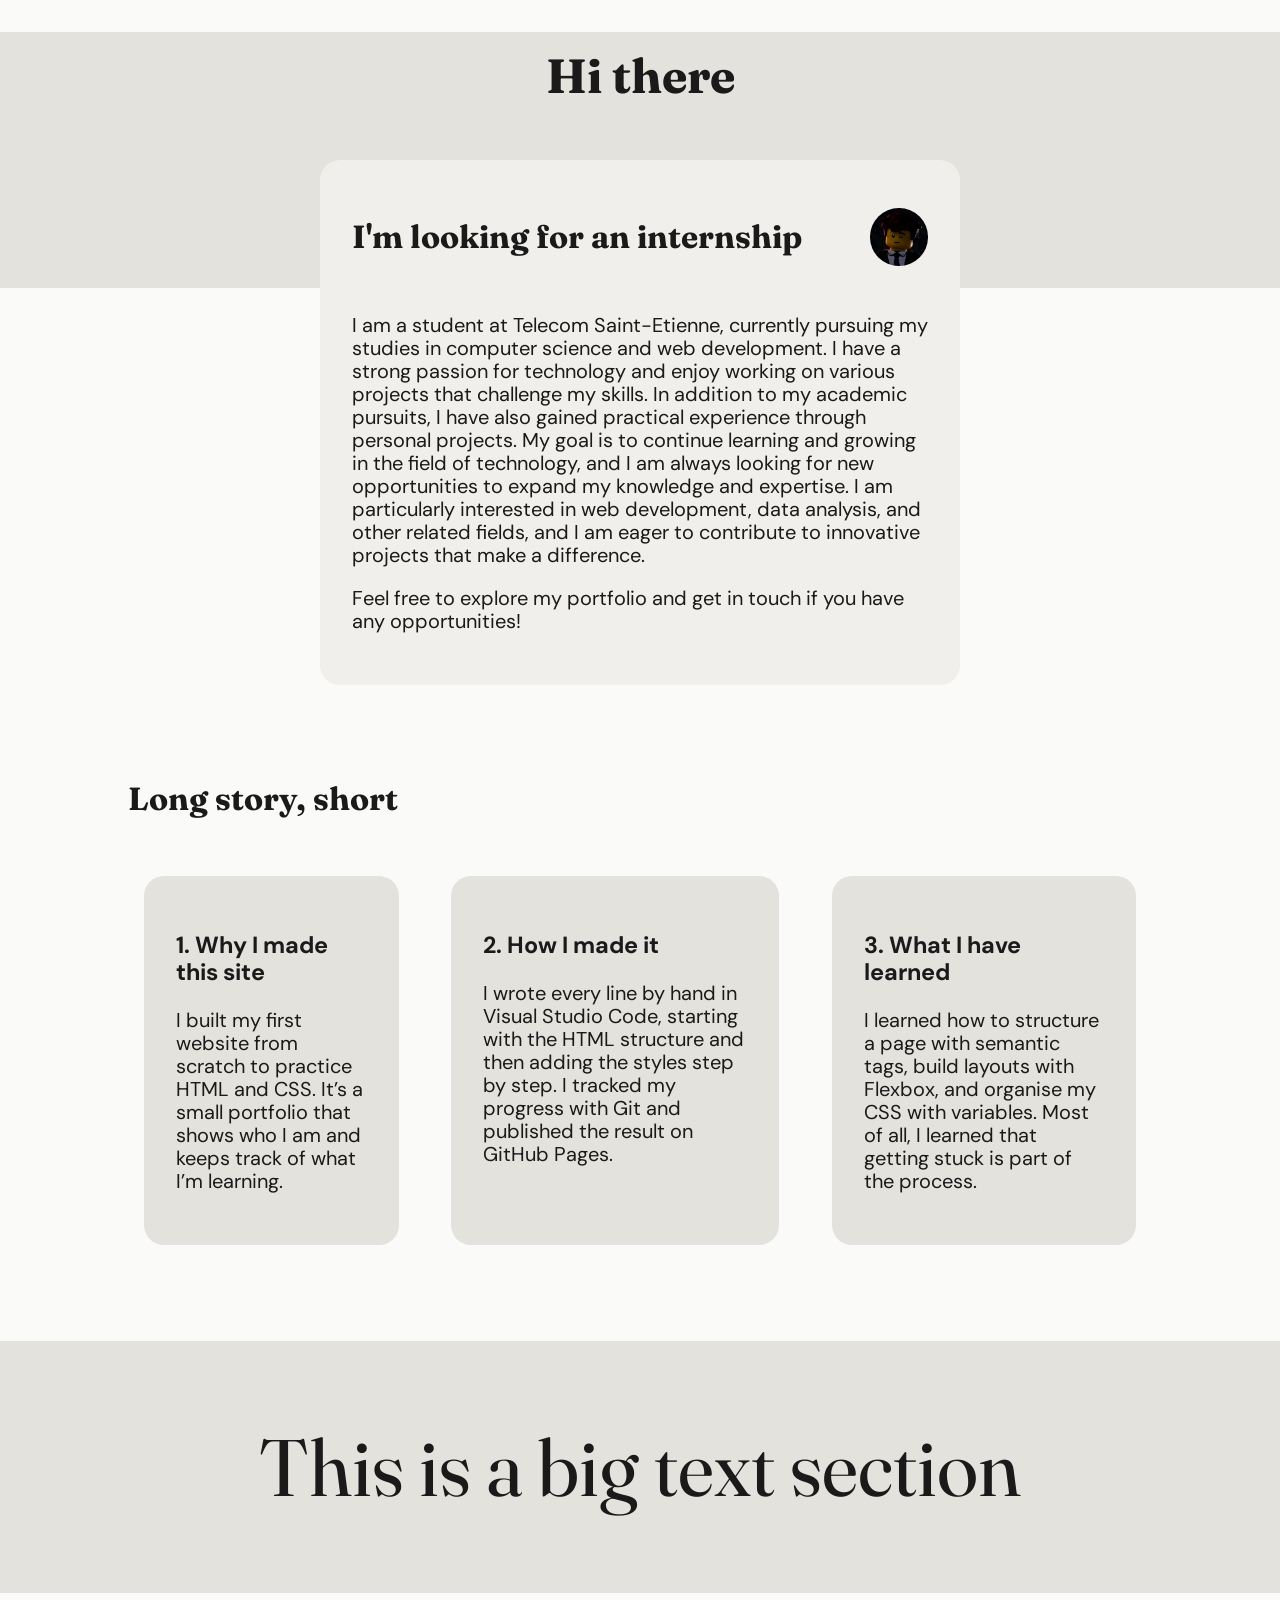
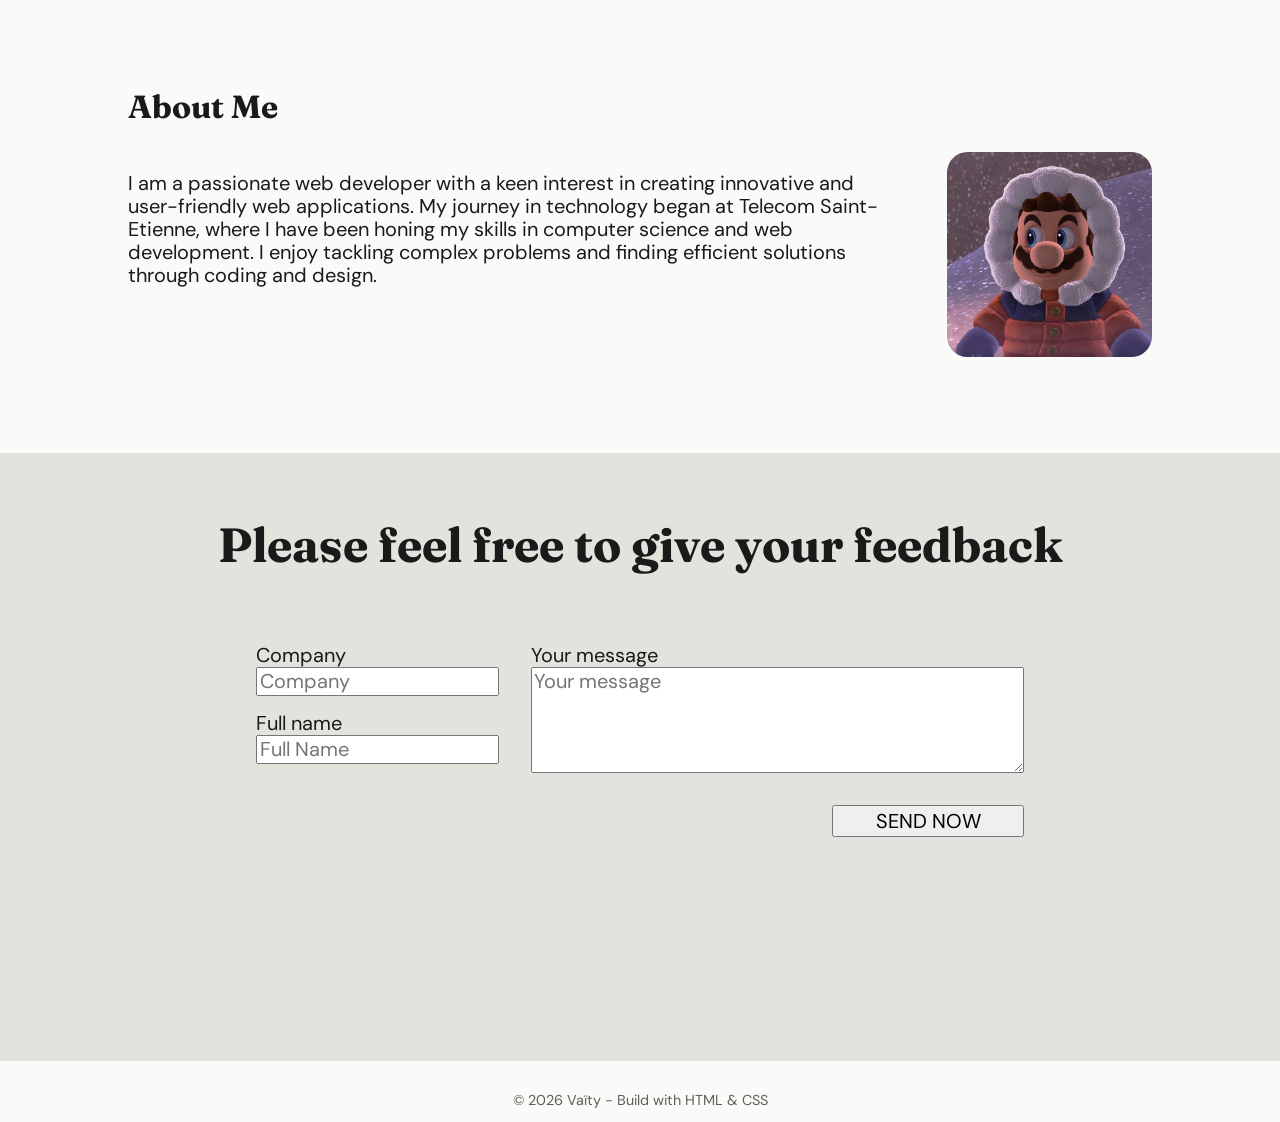
==== src/index.html @ 824f4cf5 "Fix some issues" ====
<!DOCTYPE html>
<html lang="en">

<head>
    <meta charset="UTF-8">
    <link rel="stylesheet" href="css/styles.css">
    <link rel="stylesheet" href="css/normalize.css">
    <link rel="preconnect" href="https://fonts.googleapis.com">
    <link rel="preconnect" href="https://fonts.gstatic.com" crossorigin>
    <link href="https://fonts.googleapis.com/css2?family=DM+Sans:ital,opsz,wght@0,9..40,100..1000;1,9..40,100..1000&family=Fraunces:ital,opsz,wght@0,9..144,100..900;1,9..144,100..900&display=swap" rel="stylesheet">
    <title>Hi there</title>
</head>

<body>
    <h1 id="main-title">Hi there</h1>

    <div class="internship-section">
        <div class="internship-header">
            <h2 id="internship-title">I'm looking for an internship</h2>
            <img src="images/internship-image.jpg" alt="Internship Image" id="internship-image">
        </div>
        <p id="internship-paragraph">
                I am a student at Telecom Saint-Etienne, currently pursuing my studies in computer science and web development.
                I have a strong passion for technology and enjoy working on various projects that challenge my skills.
                In addition to my academic pursuits, I have also gained practical experience through personal projects.
                
                My goal is to continue learning and growing in the field of technology, and I am always looking for new opportunities to expand my knowledge and expertise.
                I am particularly interested in web development, data analysis, and other related fields, and I am eager to contribute to innovative projects that make a difference.
        </p>
        <p id="internship-footer">
            Feel free to explore my portfolio and get in touch if you have any opportunities!
        </p>
    </div>

    <div class="long-story-short-section">
        <h2 id="long-story-short-title">Long story, short</h2>
        <div class="short-stories">   
            <div id="long-story-short-1">
                <h3 id="title-1">1. Why I made this site</h3>
                <p id="paragraph-1">
                    I built my first website from scratch to practice HTML and CSS. It’s a small portfolio that shows who I am and keeps track of what I’m learning.
                </p>
            </div>
            <div id="long-story-short-2">
                <h3 id="title-2">2. How I made it</h3>
                <p id="paragraph-2">
                    I wrote every line by hand in Visual Studio Code, starting with the HTML structure and then adding the styles step by step. I tracked my progress with Git and published the result on GitHub Pages.
                </p>
            </div>
            <div id="long-story-short-3">
                <h3 id="title-3">3. What I have learned</h3>
                <p id="paragraph-3">
                    I learned how to structure a page with semantic tags, build layouts with Flexbox, and organise my CSS with variables. Most of all, I learned that getting stuck is part of the process.
                </p>
            </div>
        </div>
    </div>

    <div class="big-text">
        <p>This is a big text section</p>
    </div>

    <div class="about-me-section">
        <h2 id="about-me-title">About Me</h2>
        <div class="about-me-content">
            <p id="about-me-paragraph">
                I am a passionate web developer with a keen interest in creating innovative and user-friendly web applications.
                My journey in technology began at Telecom Saint-Etienne, where I have been honing my skills in computer science and web development.
                I enjoy tackling complex problems and finding efficient solutions through coding and design.
            </p>
            <img src="images/about-me-image.jpg" alt="About Me Image" id="about-me-image">
        </div>
    </div>
    
    <div class="support-section">
        <h2 id="support-title">Please feel free to give your feedback</h2>
        <form action="" method="post">
            <div class="support-forms">
                <div class="support-who">
                    <div id="company-section">
                        <label for="name">Company</label>
                        <input type="text" name="name" id="name" placeholder="Company">
                    </div>
                    <div id="full-name-section">    
                        <label for="first-name">Full name</label>
                        <input type="text" name="first-name" id="first-name" placeholder="Full Name">
                    </div>
                </div>
                <div class="support-feedback">
                    <label for="feedback">Your message</label>
                    <textarea required name="feedback" id="feedback" placeholder="Your message"></textarea>
                    <div class="support-submit">
                        <button type="submit">SEND NOW</button>
                    </div>
                </div>
            </div>
        </form>
    </div>

    <footer>
        <p>&copy; 2026 Vaïty - Build with HTML & CSS</p>
    </footer>
</body>
</html>
---- src/css/styles.css ----
/*Font import*/

.ma-police-fraunces {
  font-family: "Fraunces", serif;
  font-optical-sizing: auto;
  font-weight: 400;
  font-style: normal;
  font-variation-settings:
    "SOFT" 0,
    "WONK" 0;
}

.ma-police-dm-sans {
  font-family: "DM Sans", sans-serif;
  font-optical-sizing:auto;
  font-weight: 400;
  font-style: normal;
}

/*Variables declaration*/

:root {
  --fond: #FAFAF8;
  --surface: #F0EFEB;
  --bandeau: #E4E2DC;
  --texte: #1A1A1A;
  --texte-secondaire: #5F5F5A;
  --accent: #2F5BEA;

  --police-titres: "Fraunces", serif;
  --police-texte: "DM Sans", sans-serif;
}

body {
  background: var(--fond);
  color: var(--texte);
  font-family: var(--police-texte);
  font-size : 1.25rem;
}

#main-title {
  font-family: var(--police-titres);
  font-size: 3rem;
  text-align: center;
  margin-top: 2rem;
  padding : 1rem;
  background: var(--bandeau);
  height : 14rem;
}

.internship-section{
  background: var(--surface);
  padding: 2rem;
  margin-left : 25%;
  margin-right : 25%;
  margin-top: -10rem;
  border-radius: 1.25rem;
}

.internship-header{
  display : flex;
  flex-direction: row;
  flex-wrap: nowrap;
  justify-content: space-between;
  align-items: center;
}

#internship-title{
  font-family: var(--police-titres);
  font-size : 2rem;
}

#internship-image {
  border-radius: 50%;
  width : 10%;
  height : 10%;
}

#internship-paragraph, #intership-footer {
  margin-top : 2rem;
}

.long-story-short-section{
  margin-left : 10%;
  margin-right : 10%;
  margin-top : 6rem;
}

#long-story-short-title,#about-me-title{
  font-family: var(--police-titres);
  font-size: 2rem;
}

.short-stories{
  display : flex;
  flex-direction: row;
  justify-content: space-between;
  align-content: center;
  gap : 2%;
}

#long-story-short-1,#long-story-short-2,#long-story-short-3{
  background-color: var(--bandeau);
  margin-top : 2rem;
  border-radius: 1.25rem;
  padding : 2rem;
  margin-left : 1rem;
  margin-right: 1rem;
}

.big-text{
  font-family: var(--police-titres);
  font-size: 5rem;
  text-align: center;
  justify-content: center;
  align-content: center;
  margin-top : 6rem;
  background-color: var(--bandeau);
}

.about-me-section{
  margin-top : 6rem;
  margin-left : 10%;
  margin-right : 10%;
}

.about-me-content{
  display : flex;
  flex-direction: row;
  align-content: center;
  justify-content: center;
  gap : 5%;
}

#about-me-image{
  border-radius: 10%;
  width : 20%;
  height: 30%;
}

.support-section{
  background-color: var(--bandeau);
  margin-top : 6rem;
}

#support-title{
  font-family: var(--police-titres);
  font-size: 3rem;
  padding : 4rem;
  text-align: center;
}

.support-forms{
  margin : -2rem;
  display : flex;
  flex-direction: row;
  justify-content: flex-start ;
  align-content: flex-start;
  margin-right: 10%;
  margin-left : 10%;
  padding-right : 10%;
  padding-left : 10%;
  gap : 2rem;
}

#company-section,#full-name-section,.support-who,.support-feedback{
  display : flex;
  flex-direction: column;
}

.support-who{
  gap : 1rem;
}

.support-feedback{
  flex : 1;
}

.support-feedback textarea{
  min-height: 5em;
}

.support-submit{
  display : flex;
  flex-direction: row-reverse;
  flex-wrap: nowrap;
  padding-bottom: 14rem;
  padding-top : 2rem;
}

.support-submit button{
  width : 12rem;
  height : 2rem;
}

footer {
  padding-top: 3rem;
  text-align: center;
  font-size: 0.9rem;
  color: var(--texte-secondaire);
}

/*Simple animation*/

html{
  scroll-behavior : smooth;
}

button{
  transition : background-color 0.25s ease, color 0.25s ease, transform 0.25s ease; 
}

button:hover{
  transform : translateY(-2px);
}

.short-stories > div {
  transition : transform 0.3s ease, box-shadow 0.3s ease;
}

.short-stories > div:hover{
  transform: translateY(-6px);
  box-shadow: 0 12px 24px rgba(0,0,0,0.08);
}

img{
  transition : transform 0.3s;
}

img:hover{
  transform: scale(1.1);
}
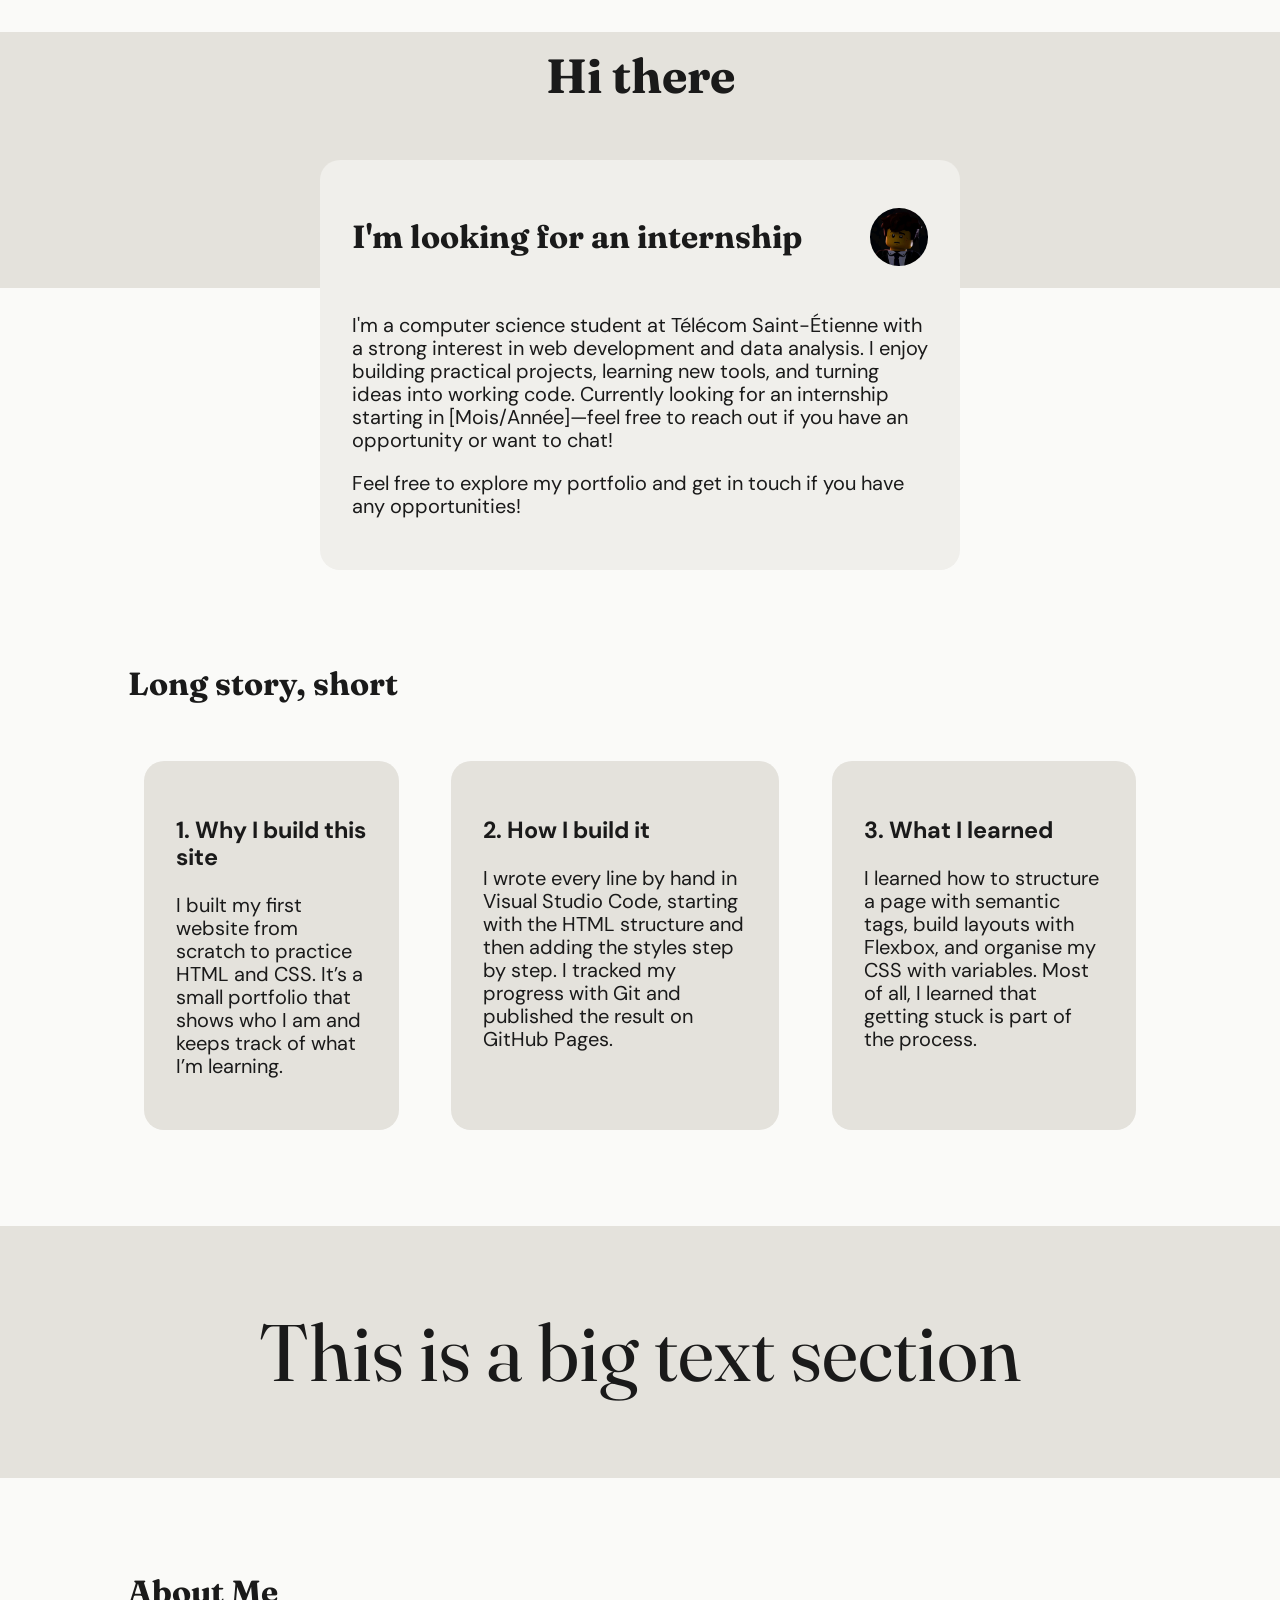
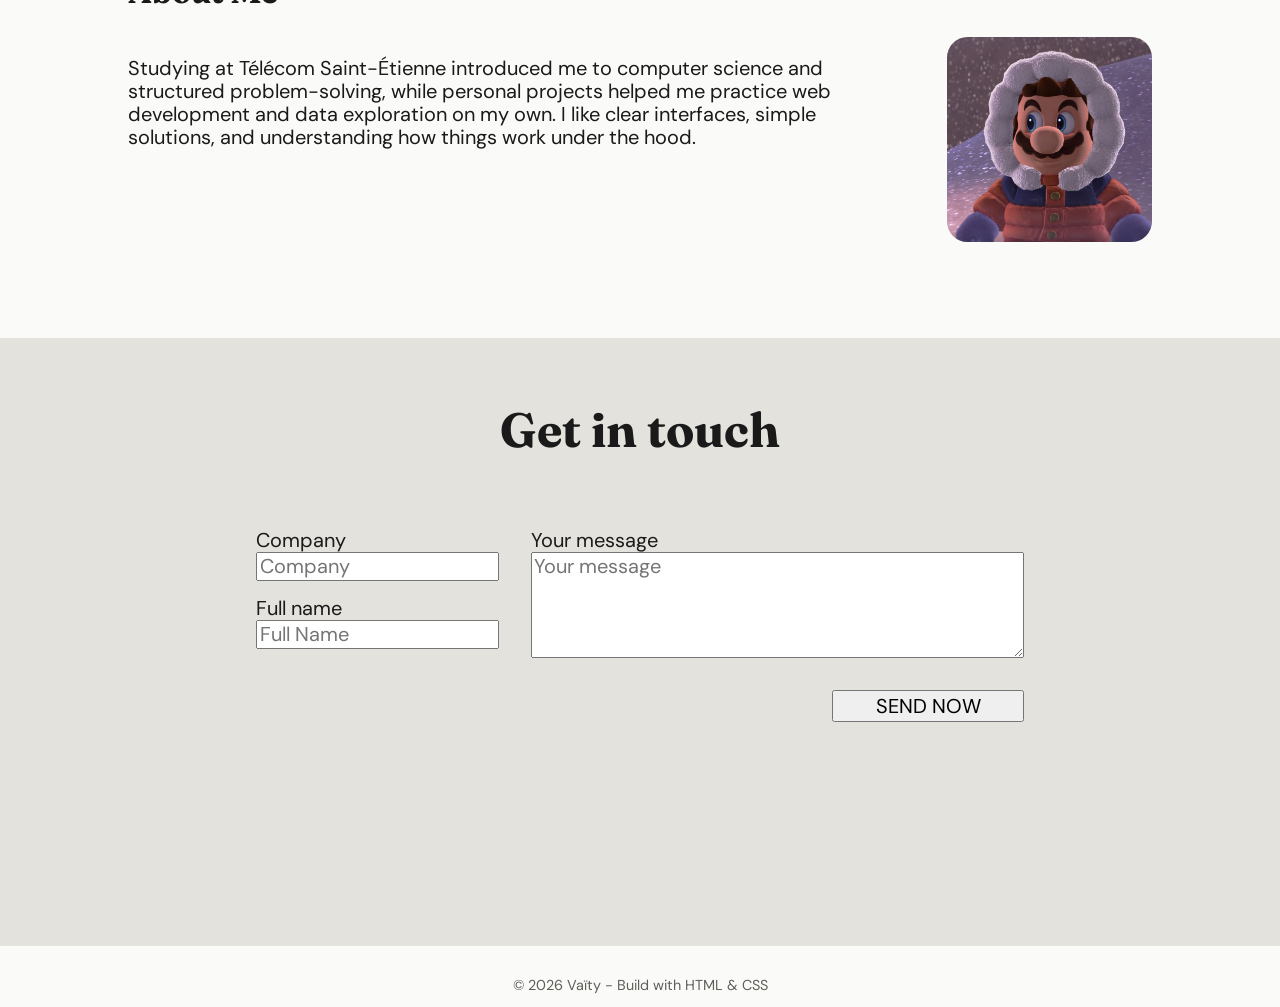
==== commit 7a9c71a6: "Draft version" ====
--- a/src/index.html
+++ b/src/index.html
@@ -20,12 +20,8 @@
             <img src="images/internship-image.jpg" alt="Internship Image" id="internship-image">
         </div>
         <p id="internship-paragraph">
-                I am a student at Telecom Saint-Etienne, currently pursuing my studies in computer science and web development.
-                I have a strong passion for technology and enjoy working on various projects that challenge my skills.
-                In addition to my academic pursuits, I have also gained practical experience through personal projects.
-                
-                My goal is to continue learning and growing in the field of technology, and I am always looking for new opportunities to expand my knowledge and expertise.
-                I am particularly interested in web development, data analysis, and other related fields, and I am eager to contribute to innovative projects that make a difference.
+                I'm a computer science student at Télécom Saint-Étienne with a strong interest in web development and data analysis. I enjoy building practical projects, learning new tools, and turning ideas into working code.
+                Currently looking for an internship starting in [Mois/Année]—feel free to reach out if you have an opportunity or want to chat!
         </p>
         <p id="internship-footer">
             Feel free to explore my portfolio and get in touch if you have any opportunities!
@@ -36,19 +32,19 @@
         <h2 id="long-story-short-title">Long story, short</h2>
         <div class="short-stories">   
             <div id="long-story-short-1">
-                <h3 id="title-1">1. Why I made this site</h3>
+                <h3 id="title-1">1. Why I build this site</h3>
                 <p id="paragraph-1">
                     I built my first website from scratch to practice HTML and CSS. It’s a small portfolio that shows who I am and keeps track of what I’m learning.
                 </p>
             </div>
             <div id="long-story-short-2">
-                <h3 id="title-2">2. How I made it</h3>
+                <h3 id="title-2">2. How I build it</h3>
                 <p id="paragraph-2">
                     I wrote every line by hand in Visual Studio Code, starting with the HTML structure and then adding the styles step by step. I tracked my progress with Git and published the result on GitHub Pages.
                 </p>
             </div>
             <div id="long-story-short-3">
-                <h3 id="title-3">3. What I have learned</h3>
+                <h3 id="title-3">3. What I learned</h3>
                 <p id="paragraph-3">
                     I learned how to structure a page with semantic tags, build layouts with Flexbox, and organise my CSS with variables. Most of all, I learned that getting stuck is part of the process.
                 </p>
@@ -64,16 +60,14 @@
         <h2 id="about-me-title">About Me</h2>
         <div class="about-me-content">
             <p id="about-me-paragraph">
-                I am a passionate web developer with a keen interest in creating innovative and user-friendly web applications.
-                My journey in technology began at Telecom Saint-Etienne, where I have been honing my skills in computer science and web development.
-                I enjoy tackling complex problems and finding efficient solutions through coding and design.
+                Studying at Télécom Saint-Étienne introduced me to computer science and structured problem-solving, while personal projects helped me practice web development and data exploration on my own. I like clear interfaces, simple solutions, and understanding how things work under the hood.
             </p>
             <img src="images/about-me-image.jpg" alt="About Me Image" id="about-me-image">
         </div>
     </div>
     
     <div class="support-section">
-        <h2 id="support-title">Please feel free to give your feedback</h2>
+        <h2 id="support-title">Get in touch</h2>
         <form action="" method="post">
             <div class="support-forms">
                 <div class="support-who">
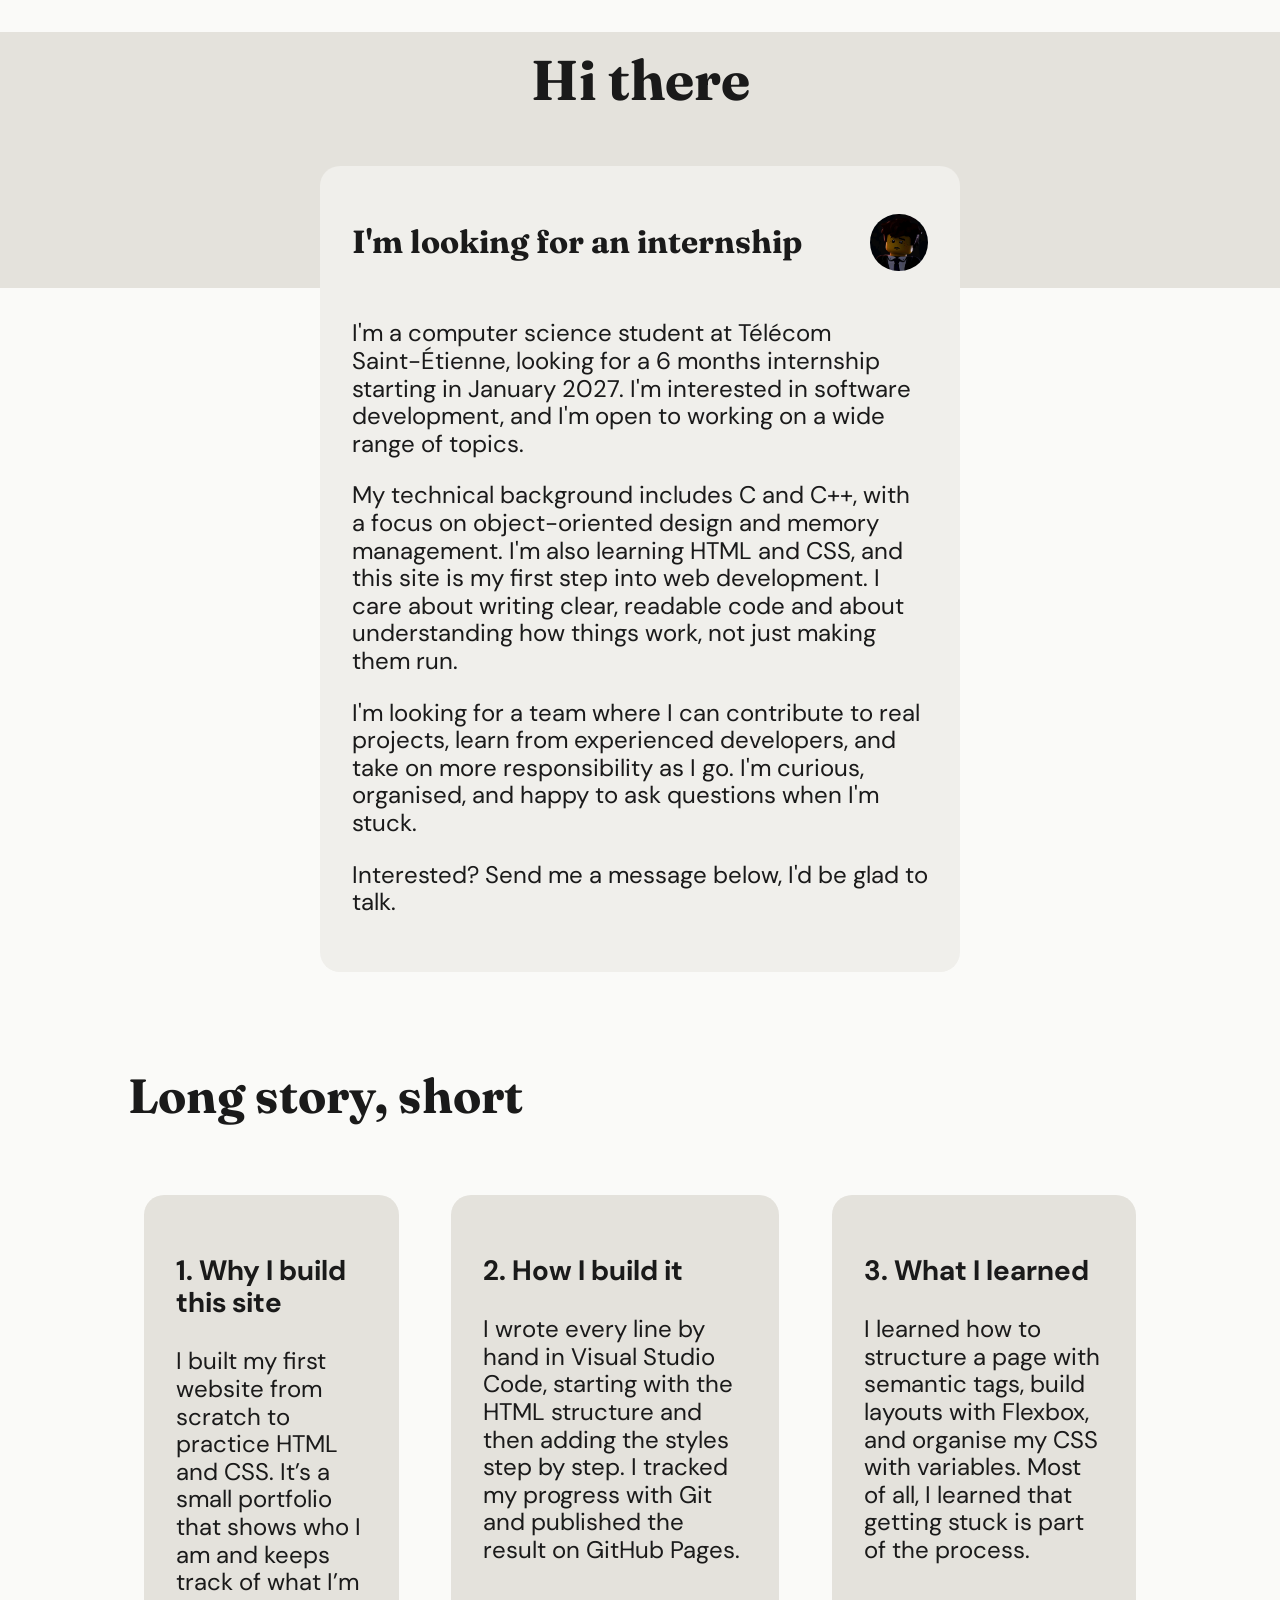
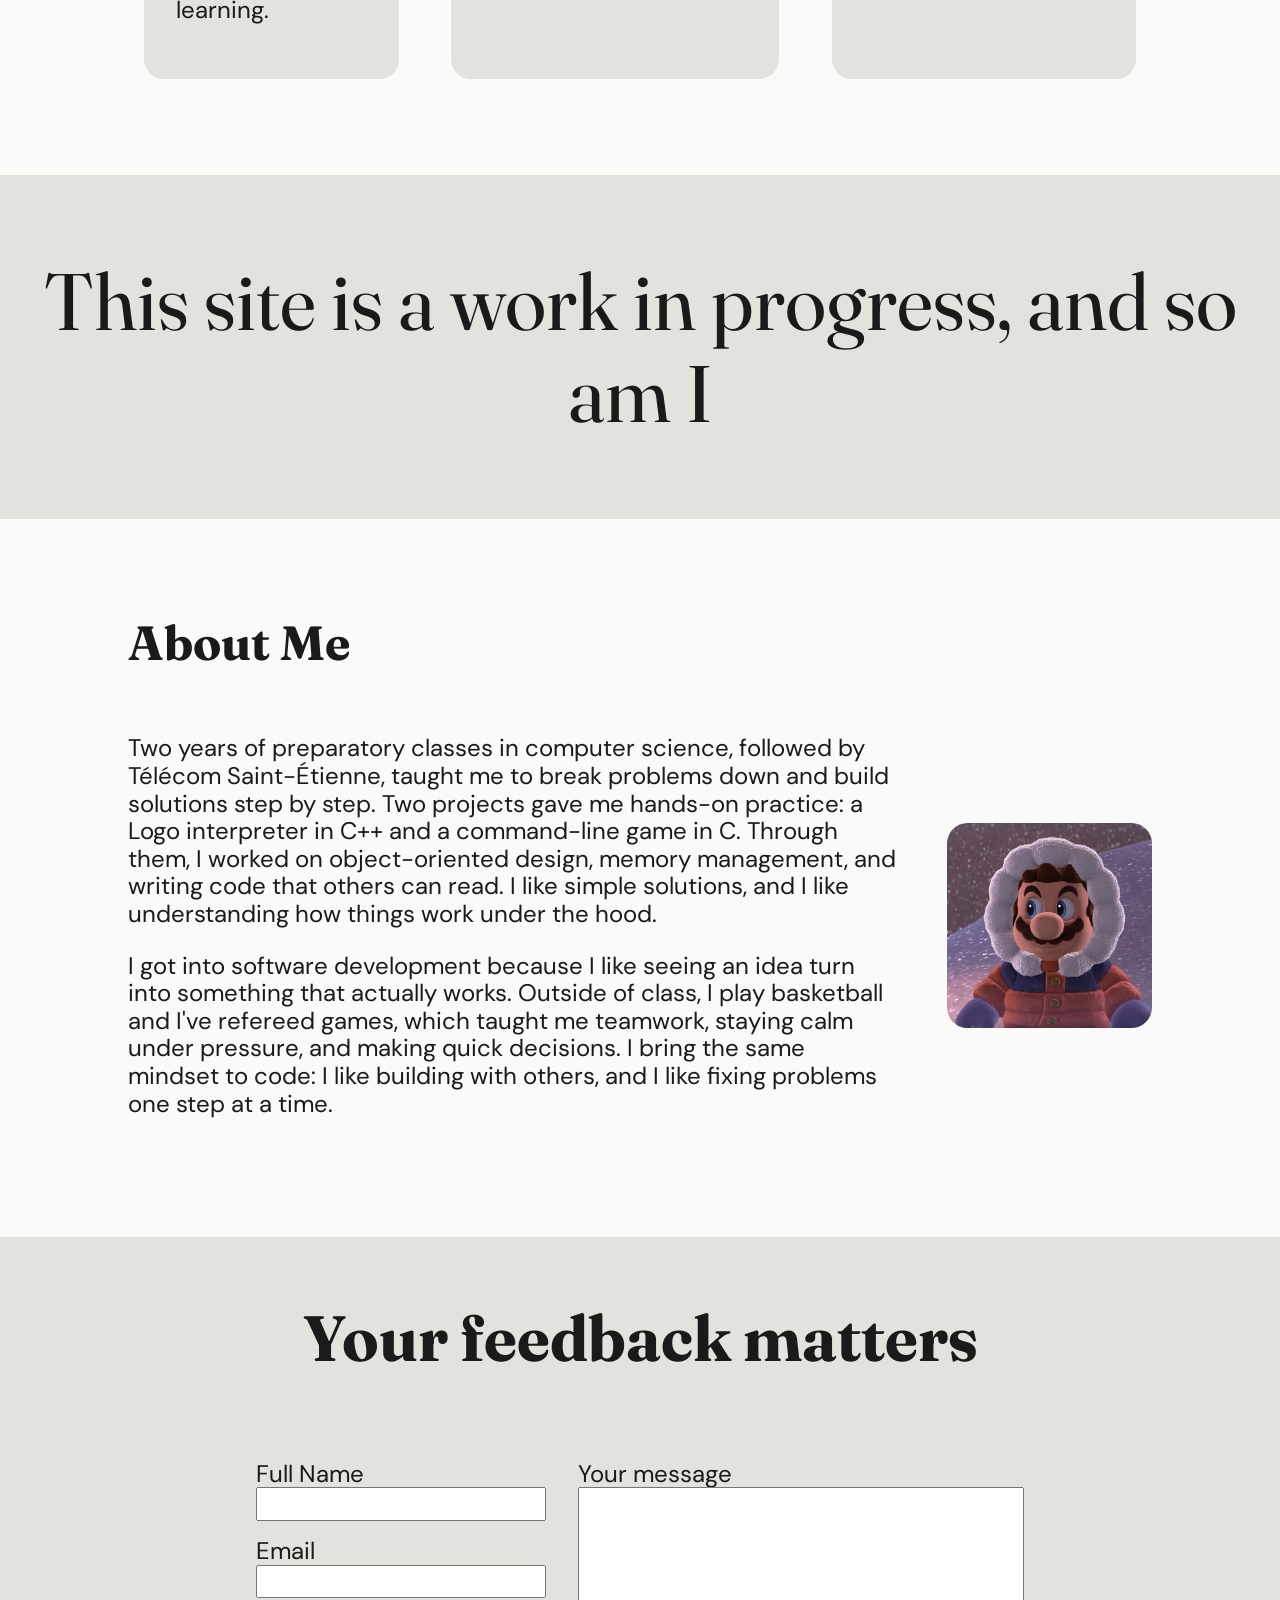
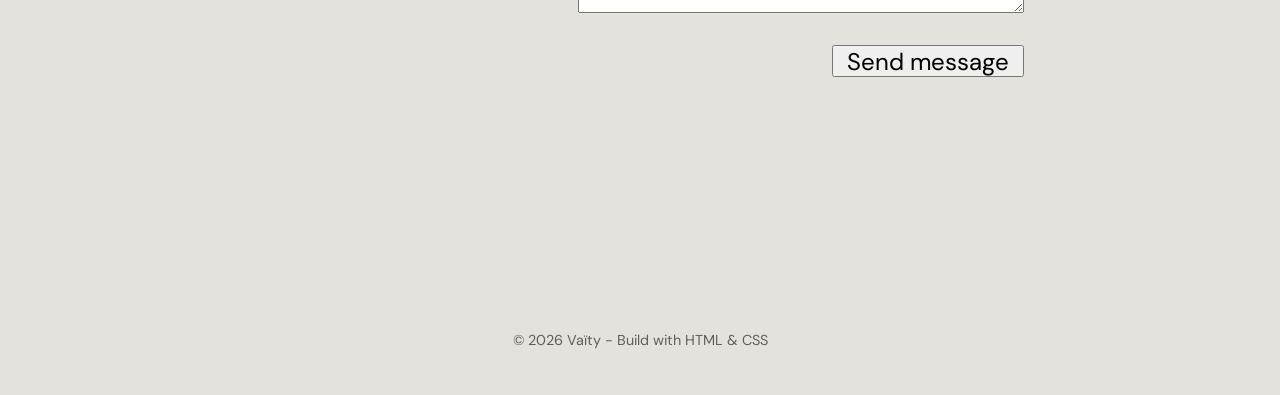
==== commit e805329f: "New text version + font size" ====
--- a/src/index.html
+++ b/src/index.html
@@ -8,7 +8,7 @@
     <link rel="preconnect" href="https://fonts.googleapis.com">
     <link rel="preconnect" href="https://fonts.gstatic.com" crossorigin>
     <link href="https://fonts.googleapis.com/css2?family=DM+Sans:ital,opsz,wght@0,9..40,100..1000;1,9..40,100..1000&family=Fraunces:ital,opsz,wght@0,9..144,100..900;1,9..144,100..900&display=swap" rel="stylesheet">
-    <title>Hi there</title>
+    <title>Vaïty - Computer science student</title>
 </head>
 
 <body>
@@ -19,12 +19,27 @@
             <h2 id="internship-title">I'm looking for an internship</h2>
             <img src="images/internship-image.jpg" alt="Internship Image" id="internship-image">
         </div>
-        <p id="internship-paragraph">
-                I'm a computer science student at Télécom Saint-Étienne with a strong interest in web development and data analysis. I enjoy building practical projects, learning new tools, and turning ideas into working code.
-                Currently looking for an internship starting in [Mois/Année]—feel free to reach out if you have an opportunity or want to chat!
-        </p>
+        <div id="internship-paragraph">
+            <p>
+                I'm a computer science student at Télécom Saint-Étienne, looking for a
+                6 months internship starting in January 2027. I'm interested in
+                software development, and I'm open to
+                working on a wide range of topics.
+            </p>
+            <p>
+                My technical background includes C and C++, with a focus on object-oriented
+                design and memory management. I'm also learning HTML and CSS, and this site
+                is my first step into web development. I care about writing clear,
+                readable code and about understanding how things work, not just making them run.
+            </p>
+            <p>
+                I'm looking for a team where I can contribute to real projects, learn from
+                experienced developers, and take on more responsibility as I go. I'm curious,
+                organised, and happy to ask questions when I'm stuck.
+            </p>
+        </div>    
         <p id="internship-footer">
-            Feel free to explore my portfolio and get in touch if you have any opportunities!
+            Interested? Send me a message below, I'd be glad to talk.
         </p>
     </div>
 
@@ -53,46 +68,59 @@
     </div>
 
     <div class="big-text">
-        <p>This is a big text section</p>
+        <p>This site is a work in progress, and so am I</p>
     </div>
 
     <div class="about-me-section">
         <h2 id="about-me-title">About Me</h2>
         <div class="about-me-content">
-            <p id="about-me-paragraph">
-                Studying at Télécom Saint-Étienne introduced me to computer science and structured problem-solving, while personal projects helped me practice web development and data exploration on my own. I like clear interfaces, simple solutions, and understanding how things work under the hood.
-            </p>
+            <div id="id="about-me-paragraph">    
+                <p>
+                    Two years of preparatory classes in computer science, followed by Télécom
+                    Saint-Étienne, taught me to break problems down and build solutions step by
+                    step. Two projects gave me hands-on practice: a Logo interpreter in C++ and a
+                    command-line game in C. Through them, I worked on object-oriented design,
+                    memory management, and writing code that others can read. I like simple
+                    solutions, and I like understanding how things work under the hood.
+                </p>
+                <p>
+                    I got into software development because I like seeing an idea turn into
+                    something that actually works. Outside of class, I play basketball and I've
+                    refereed games, which taught me teamwork, staying calm under pressure, and
+                    making quick decisions. I bring the same mindset to code: I like building
+                    with others, and I like fixing problems one step at a time.
+                </p>
+            </div>
             <img src="images/about-me-image.jpg" alt="About Me Image" id="about-me-image">
         </div>
     </div>
     
     <div class="support-section">
-        <h2 id="support-title">Get in touch</h2>
+        <h2 id="support-title">Your feedback matters</h2>
         <form action="" method="post">
             <div class="support-forms">
                 <div class="support-who">
-                    <div id="company-section">
-                        <label for="name">Company</label>
-                        <input type="text" name="name" id="name" placeholder="Company">
+                    <div id="full-name-section">
+                        <label for="full-name">Full Name</label>
+                        <input type="text" name="full-name" id="full-name">
                     </div>
-                    <div id="full-name-section">    
-                        <label for="first-name">Full name</label>
-                        <input type="text" name="first-name" id="first-name" placeholder="Full Name">
+                    <div id="email-section">    
+                        <label for="email">Email</label>
+                        <input type="email" name="email" id="email">
                     </div>
                 </div>
                 <div class="support-feedback">
                     <label for="feedback">Your message</label>
-                    <textarea required name="feedback" id="feedback" placeholder="Your message"></textarea>
+                    <textarea required name="feedback" id="feedback"></textarea>
                     <div class="support-submit">
-                        <button type="submit">SEND NOW</button>
+                        <button type="submit">Send message</button>
                     </div>
                 </div>
             </div>
         </form>
-    </div>
-
-    <footer>
+        <footer>
         <p>&copy; 2026 Vaïty - Build with HTML & CSS</p>
     </footer>
+    </div>
 </body>
 </html>   
--- a/src/css/styles.css
+++ b/src/css/styles.css
@@ -35,12 +35,12 @@
   background: var(--fond);
   color: var(--texte);
   font-family: var(--police-texte);
-  font-size : 1.25rem;
+  font-size : 1.5rem;
 }
 
 #main-title {
   font-family: var(--police-titres);
-  font-size: 3rem;
+  font-size: 3.5rem;
   text-align: center;
   margin-top: 2rem;
   padding : 1rem;
@@ -88,7 +88,7 @@
 
 #long-story-short-title,#about-me-title{
   font-family: var(--police-titres);
-  font-size: 2rem;
+  font-size: 3rem;
 }
 
 .short-stories{
@@ -127,8 +127,8 @@
 .about-me-content{
   display : flex;
   flex-direction: row;
-  align-content: center;
-  justify-content: center;
+  align-items: center;
+  justify-items: center;
   gap : 5%;
 }
 
@@ -145,7 +145,7 @@
 
 #support-title{
   font-family: var(--police-titres);
-  font-size: 3rem;
+  font-size: 4rem;
   padding : 4rem;
   text-align: center;
 }
@@ -163,7 +163,7 @@
   gap : 2rem;
 }
 
-#company-section,#full-name-section,.support-who,.support-feedback{
+#full-name-section,#email-section,.support-who,.support-feedback{
   display : flex;
   flex-direction: column;
 }
@@ -195,6 +195,7 @@
 
 footer {
   padding-top: 3rem;
+  padding-bottom: 2rem;
   text-align: center;
   font-size: 0.9rem;
   color: var(--texte-secondaire);
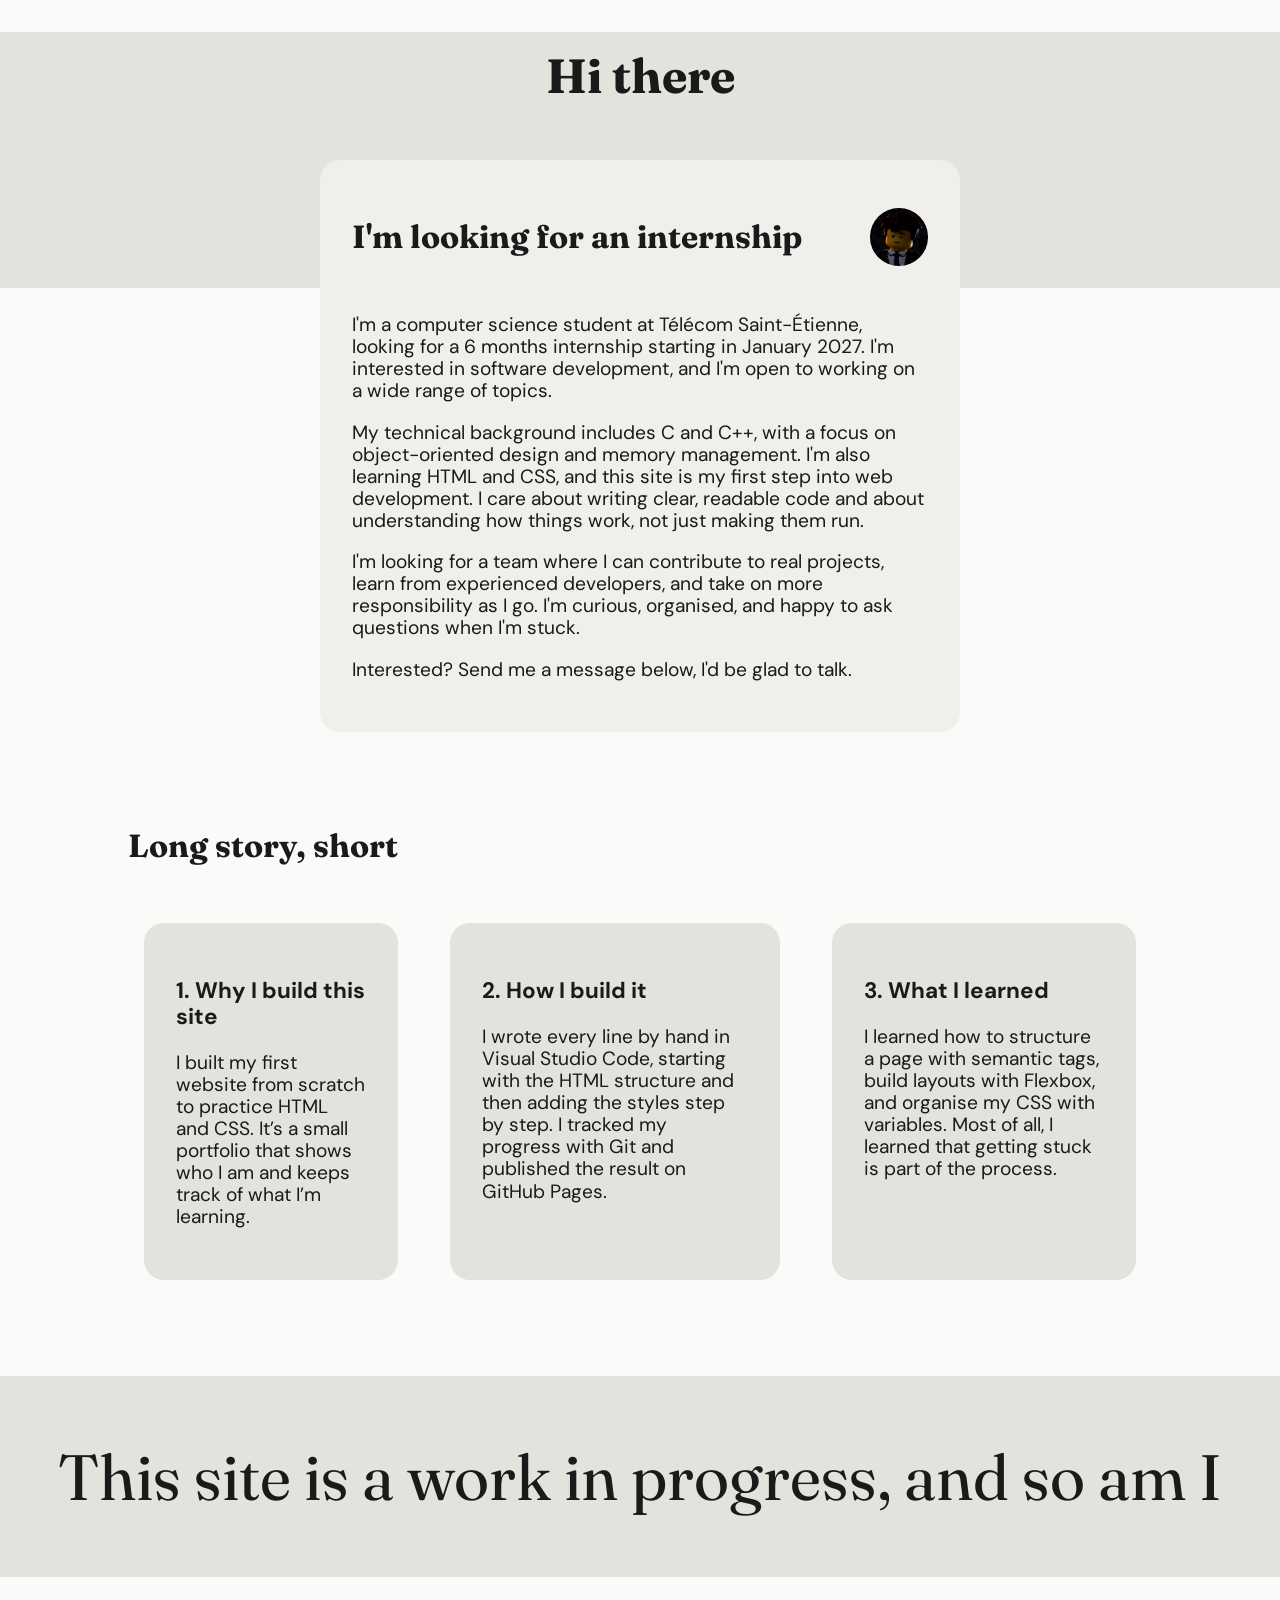
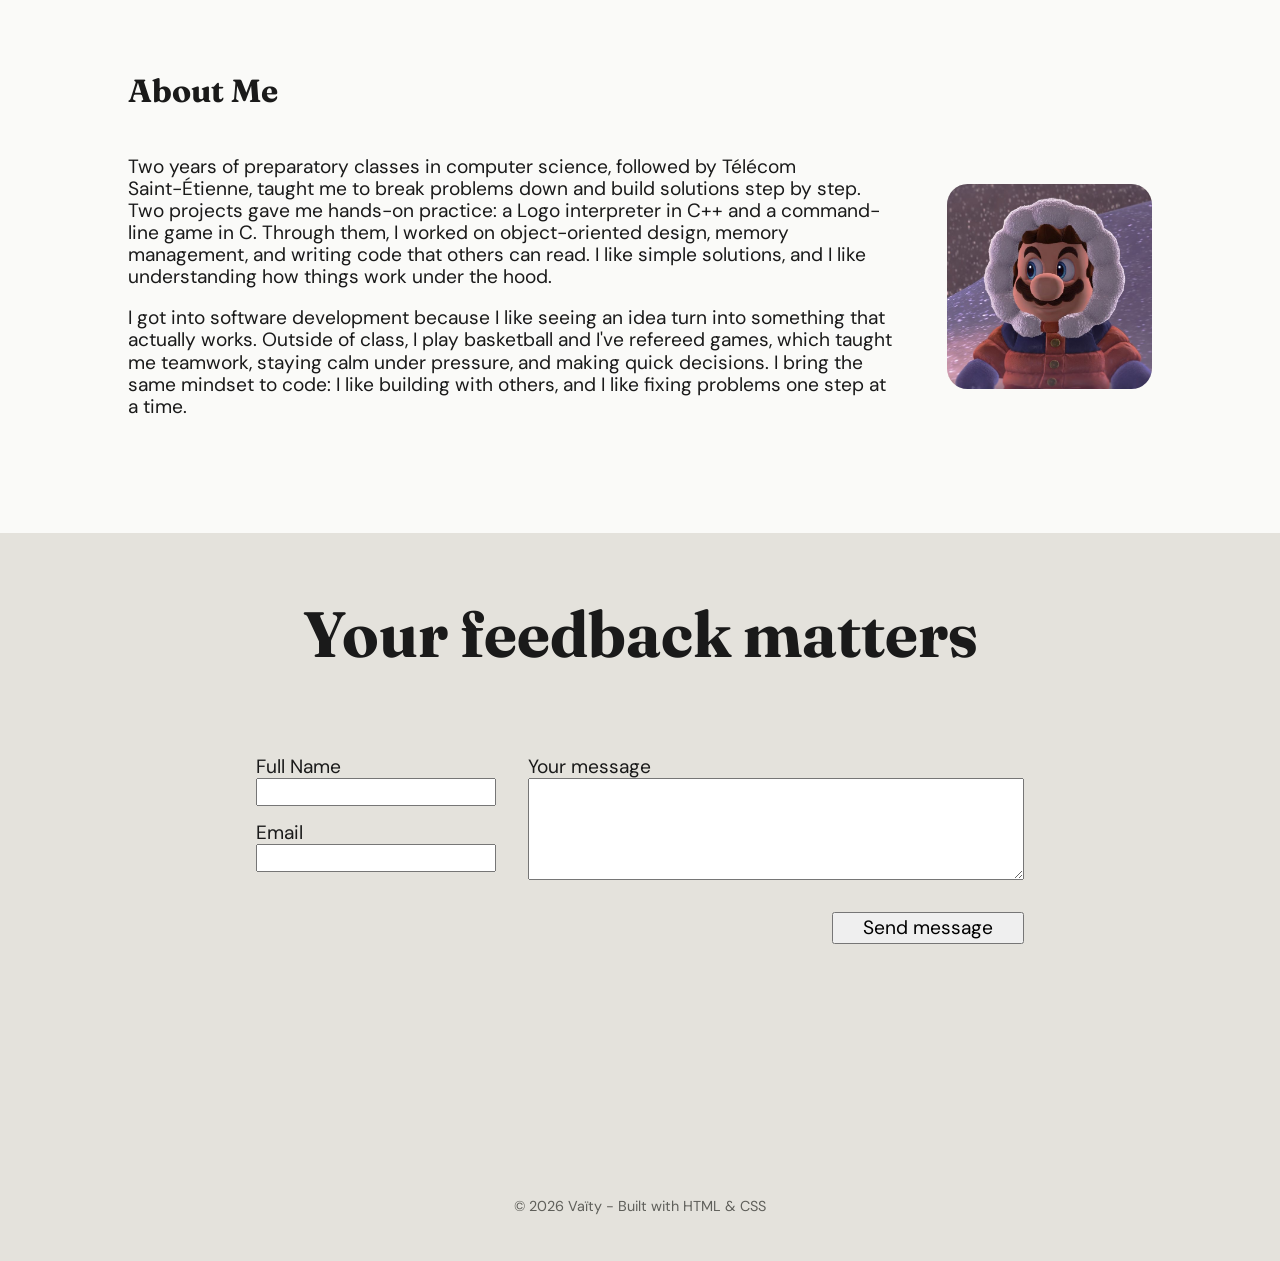
==== commit 16545f7d: "Footer typo" ====
--- a/src/index.html
+++ b/src/index.html
@@ -119,7 +119,7 @@
             </div>
         </form>
         <footer>
-        <p>&copy; 2026 Vaïty - Build with HTML & CSS</p>
+        <p>&copy; 2026 Vaïty - Built with HTML & CSS</p>
     </footer>
     </div>
 </body>
--- a/src/css/styles.css
+++ b/src/css/styles.css
@@ -35,12 +35,12 @@
   background: var(--fond);
   color: var(--texte);
   font-family: var(--police-texte);
-  font-size : 1.5rem;
+  font-size : 1.2rem;
 }
 
 #main-title {
   font-family: var(--police-titres);
-  font-size: 3.5rem;
+  font-size: 3rem;
   text-align: center;
   margin-top: 2rem;
   padding : 1rem;
@@ -88,7 +88,7 @@
 
 #long-story-short-title,#about-me-title{
   font-family: var(--police-titres);
-  font-size: 3rem;
+  font-size: 2rem;
 }
 
 .short-stories{
@@ -110,7 +110,7 @@
 
 .big-text{
   font-family: var(--police-titres);
-  font-size: 5rem;
+  font-size: 4rem;
   text-align: center;
   justify-content: center;
   align-content: center;
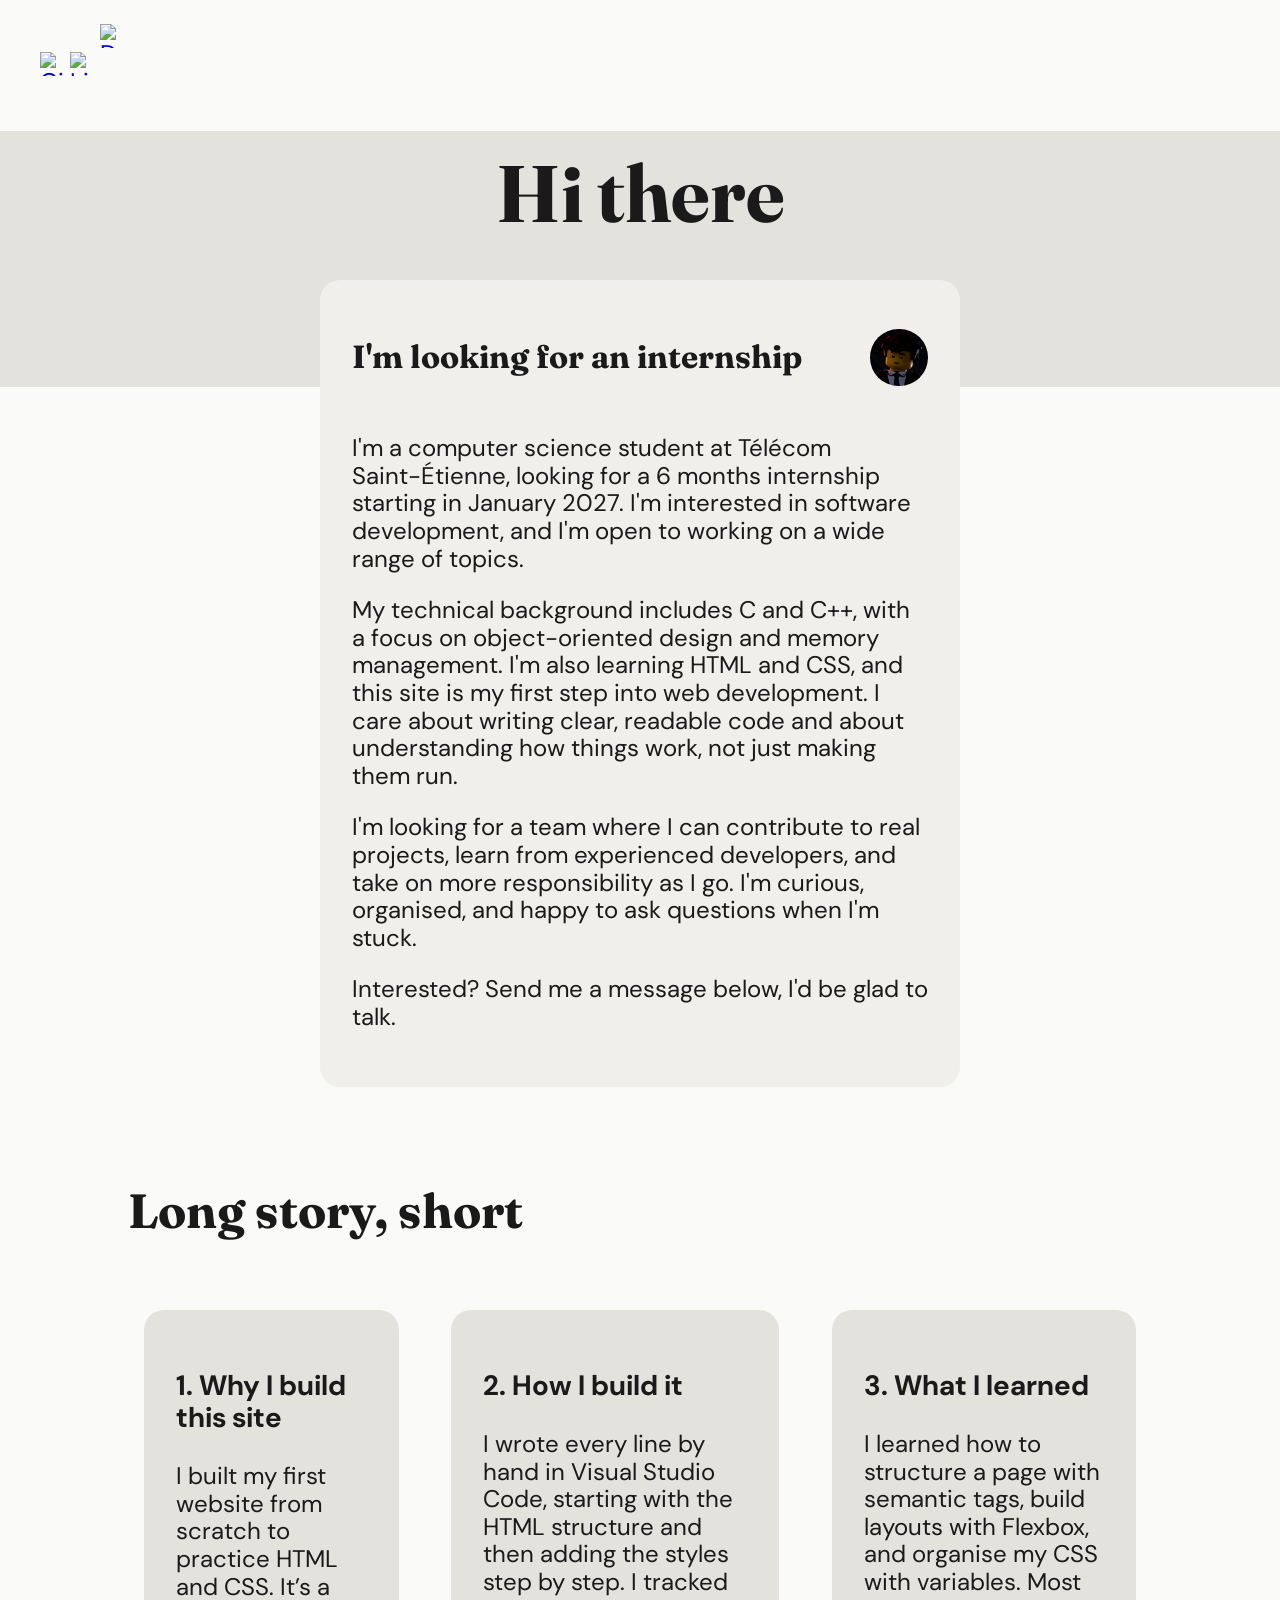
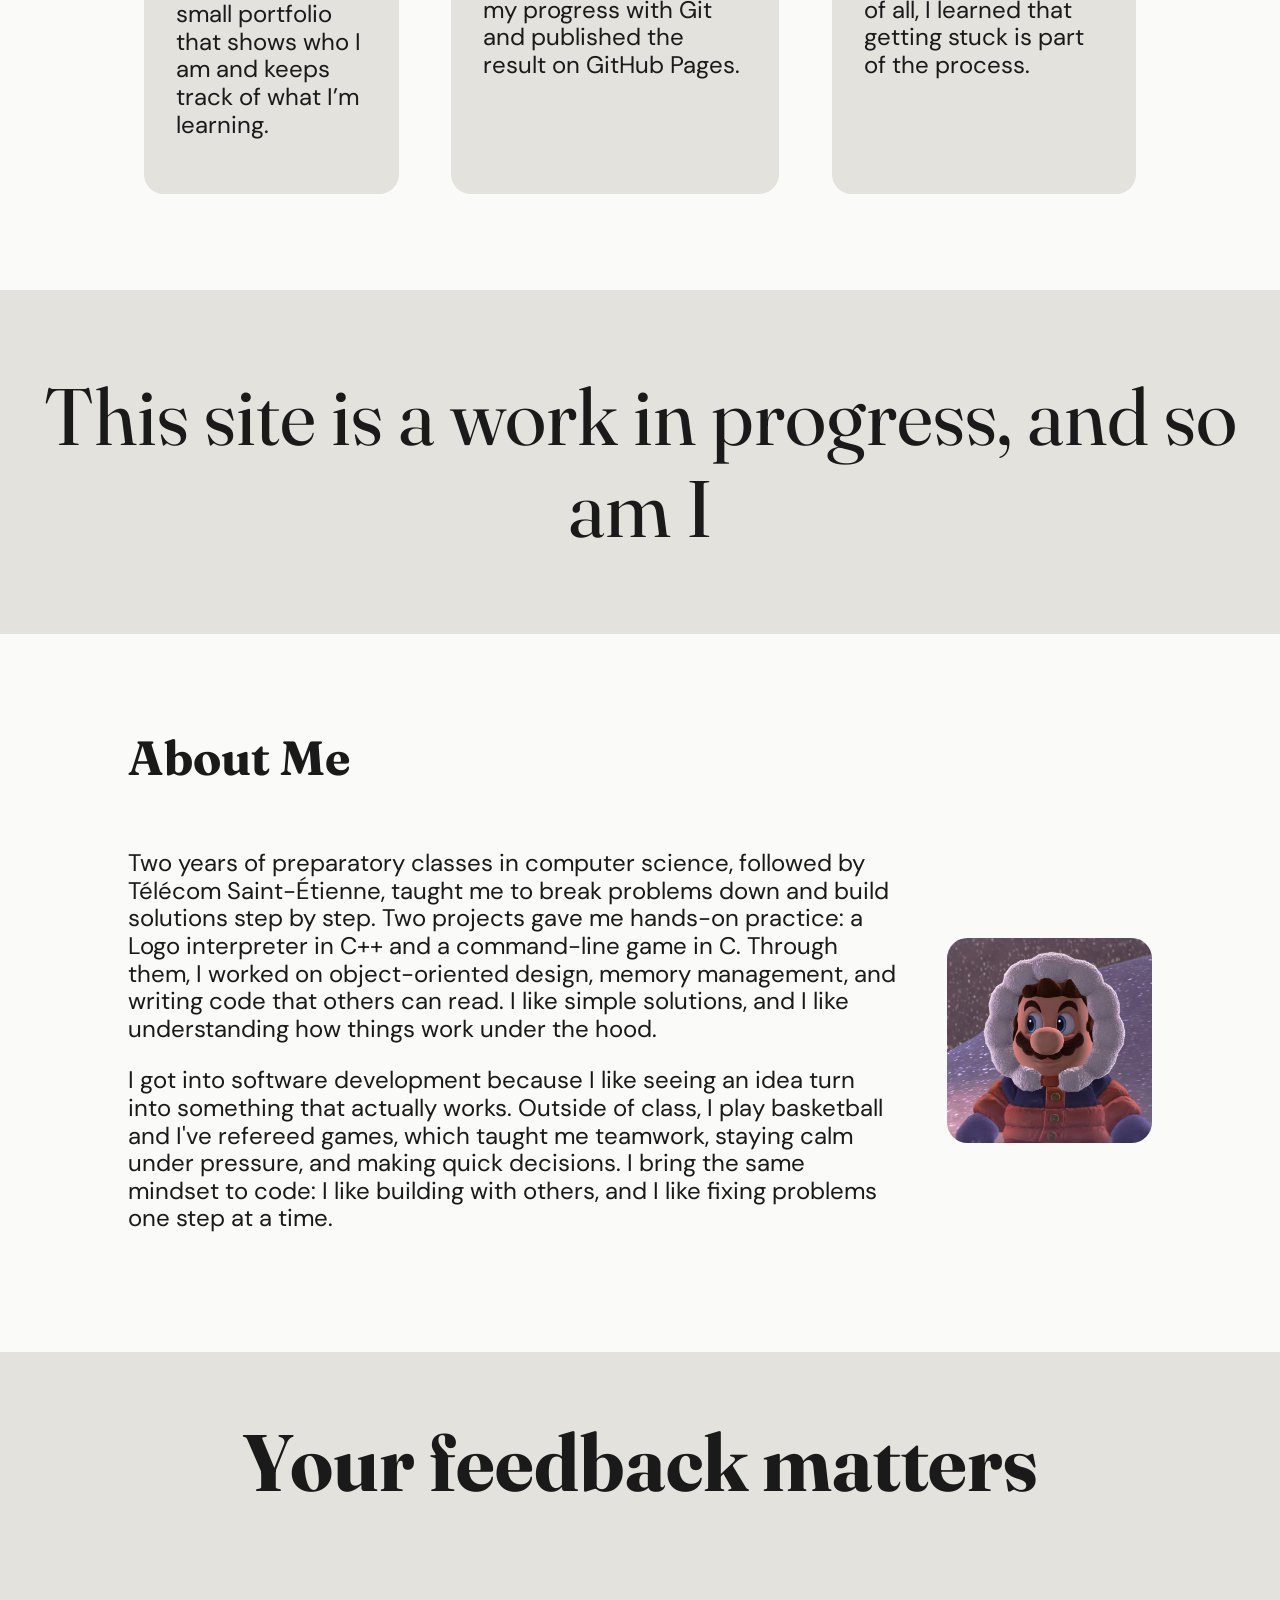
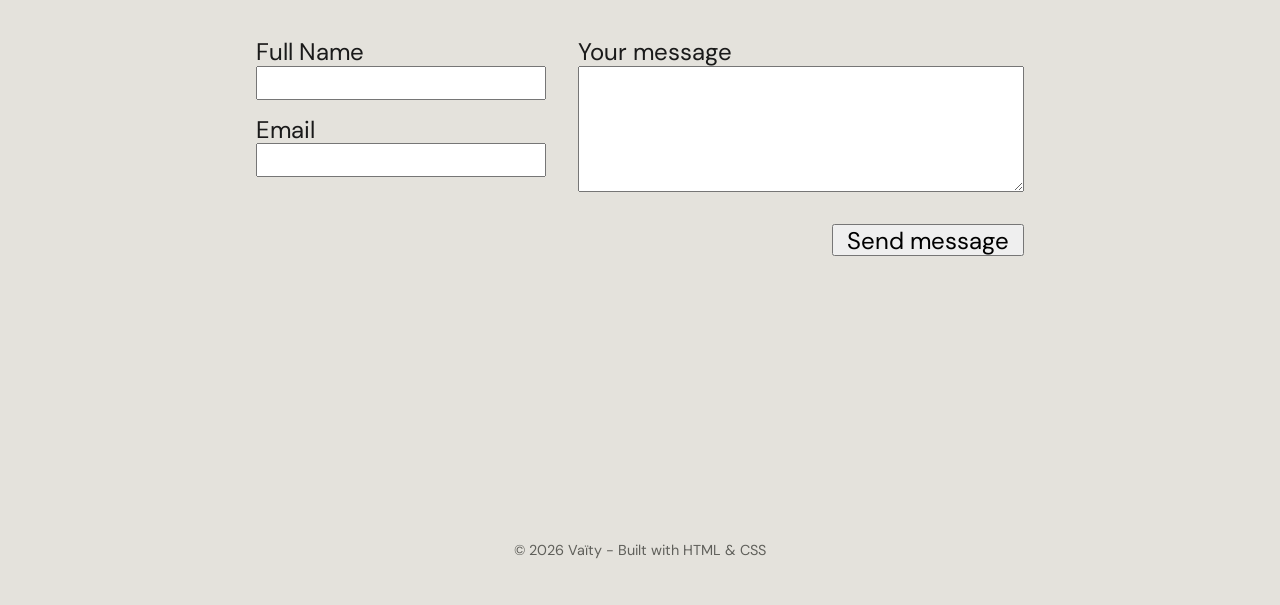
==== commit 6655bd29: "Add nav bar" ====
--- a/src/index.html
+++ b/src/index.html
@@ -12,6 +12,14 @@
 </head>
 
 <body>
+    <nav>
+        <ul>
+            <il><a href="https://github.com/Apoteoz"><img src="images/github-logo.svg" alt="Github logo"></a></il>
+            <il><a href="https://www.linkedin.com/in/va%C3%AFty-tayllamin/"><img src="images/linkidin-logo.png" alt="Linkedin logo"></a></il>
+            <il><a href="images/cv-logo.png" download="filename.pdf"><img src="images/cv-logo1.png" alt="Dowload my resume"></a></il>
+        </ul>
+    </nav>
+
     <h1 id="main-title">Hi there</h1>
 
     <div class="internship-section">
@@ -96,7 +104,7 @@
     </div>
     
     <div class="support-section">
-        <h2 id="support-title">Your feedback matters</h2>
+        <h2 id="support-title">Your feedback matters</h2>   
         <form action="" method="post">
             <div class="support-forms">
                 <div class="support-who">
--- a/src/css/styles.css
+++ b/src/css/styles.css
@@ -35,14 +35,23 @@
   background: var(--fond);
   color: var(--texte);
   font-family: var(--police-texte);
-  font-size : 1.2rem;
+  font-size : 1.5rem;
+}
+
+nav{
+  list-style: none;
+}
+
+nav img{
+  max-width: 1.5rem;
+  max-height: 1.5rem;
 }
 
 #main-title {
   font-family: var(--police-titres);
-  font-size: 3rem;
-  text-align: center;
-  margin-top: 2rem;
+  font-size: 5rem;
+  text-align: center;
+  margin-top : -1rem;
   padding : 1rem;
   background: var(--bandeau);
   height : 14rem;
@@ -88,7 +97,7 @@
 
 #long-story-short-title,#about-me-title{
   font-family: var(--police-titres);
-  font-size: 2rem;
+  font-size: 3rem;
 }
 
 .short-stories{
@@ -110,7 +119,7 @@
 
 .big-text{
   font-family: var(--police-titres);
-  font-size: 4rem;
+  font-size: 5rem;
   text-align: center;
   justify-content: center;
   align-content: center;
@@ -145,13 +154,19 @@
 
 #support-title{
   font-family: var(--police-titres);
-  font-size: 4rem;
+  font-size: 5rem;
   padding : 4rem;
   text-align: center;
 }
 
+#support-paragraph{
+  margin-top : -2rem;
+  text-align: center;
+  font-size : 2rem;
+}
+
 .support-forms{
-  margin : -2rem;
+  margin-top : 2rem;
   display : flex;
   flex-direction: row;
   justify-content: flex-start ;
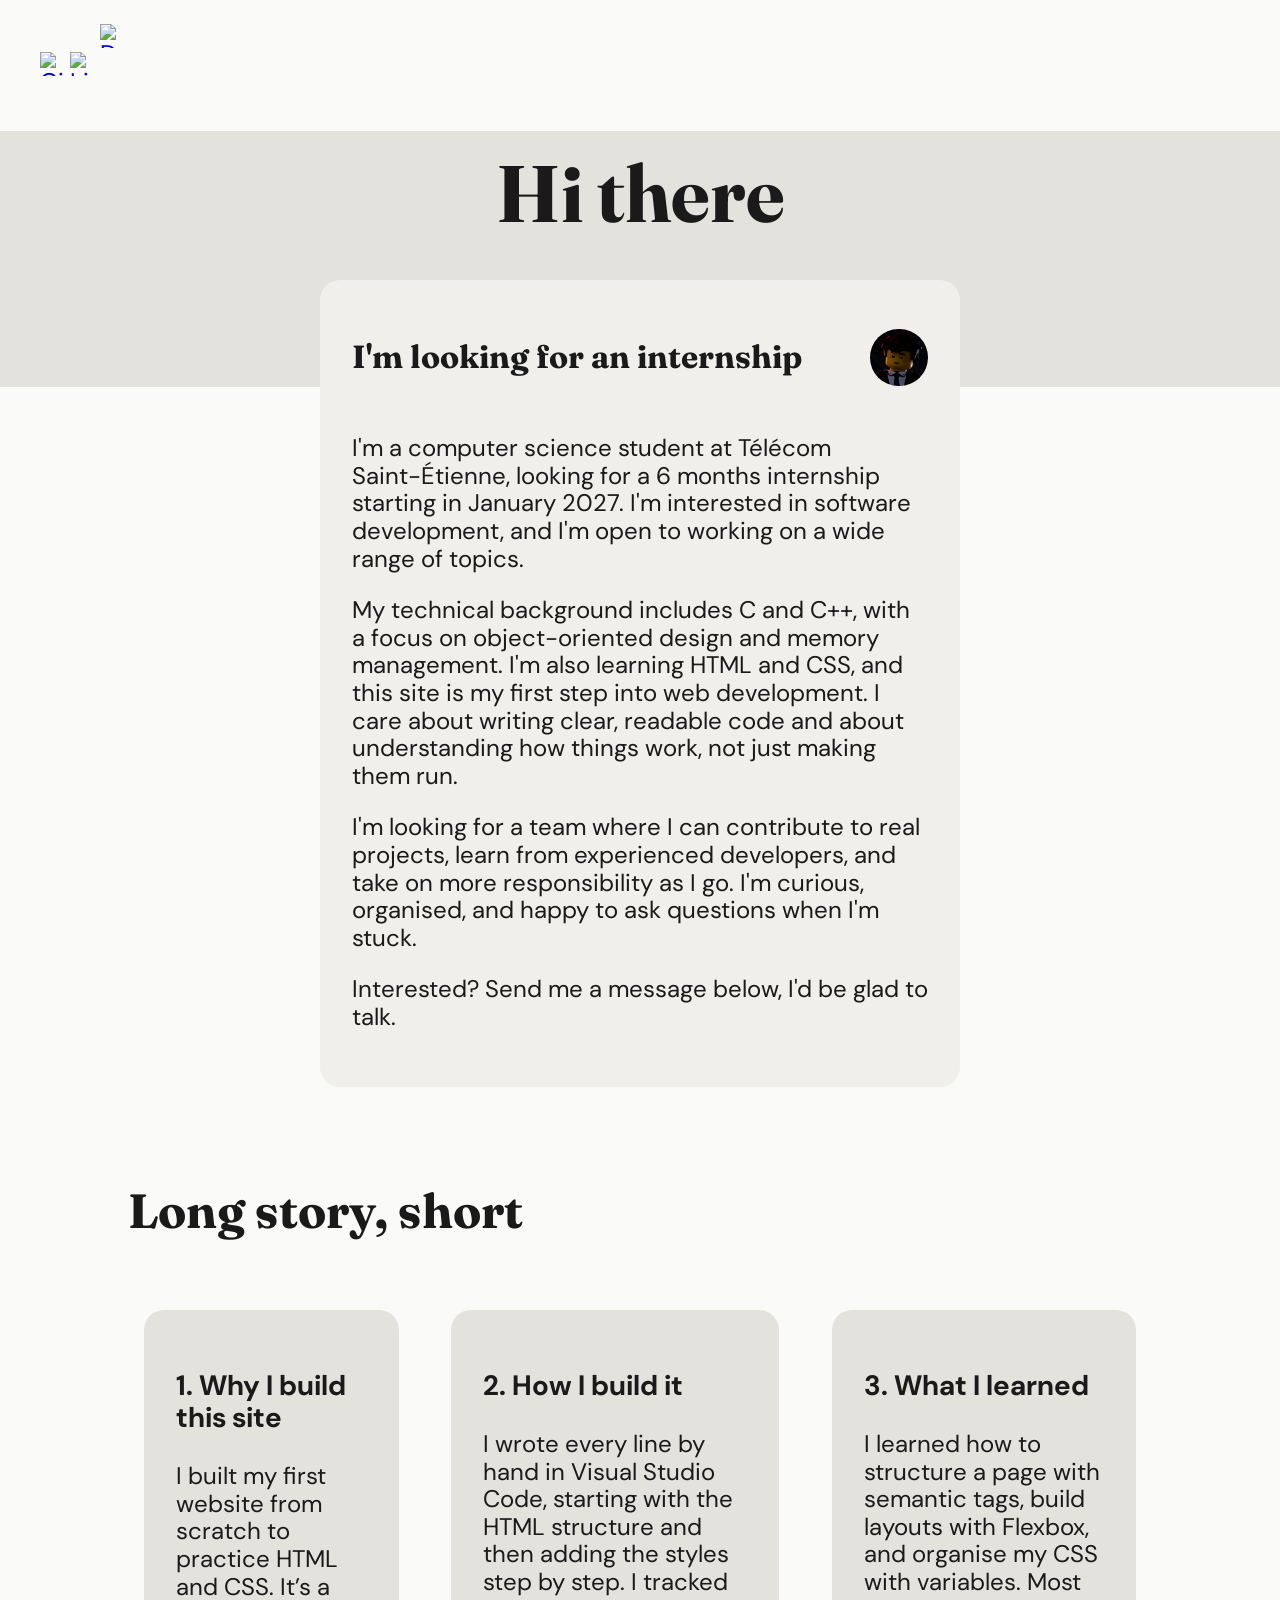
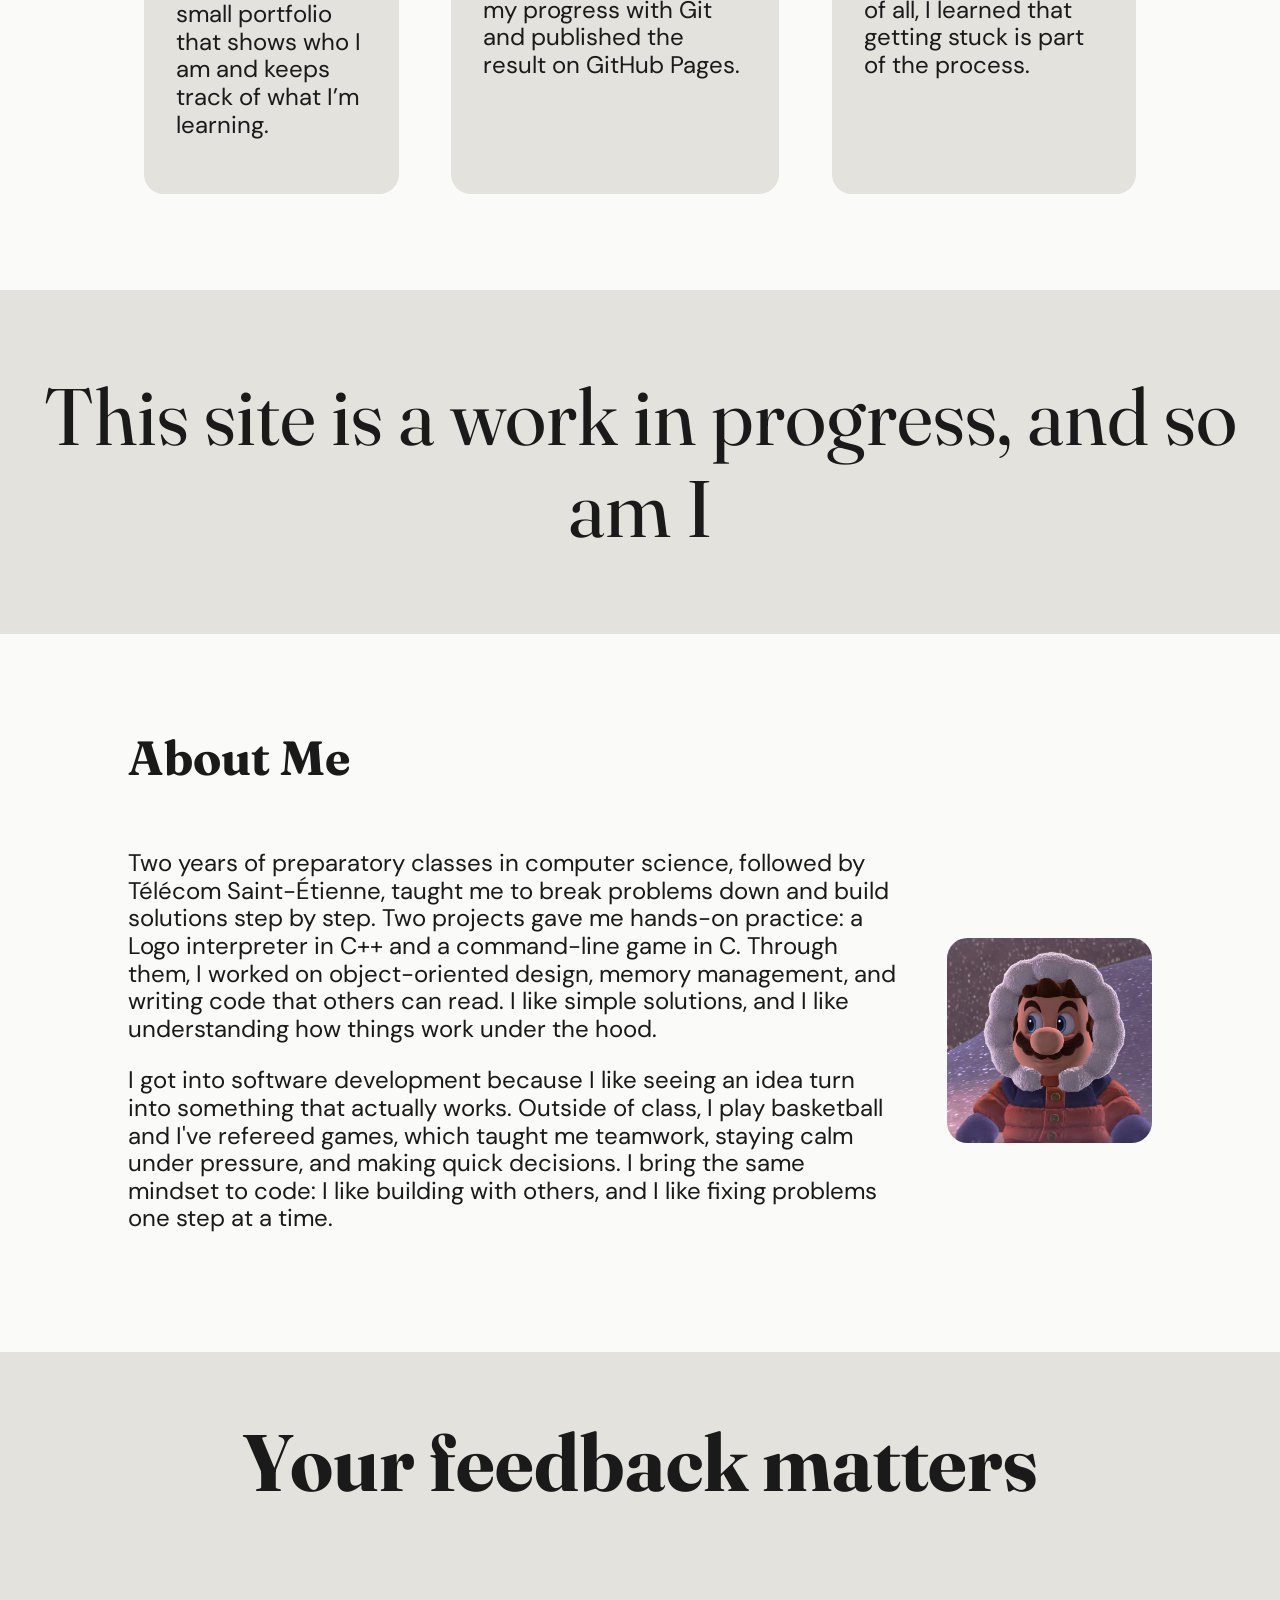
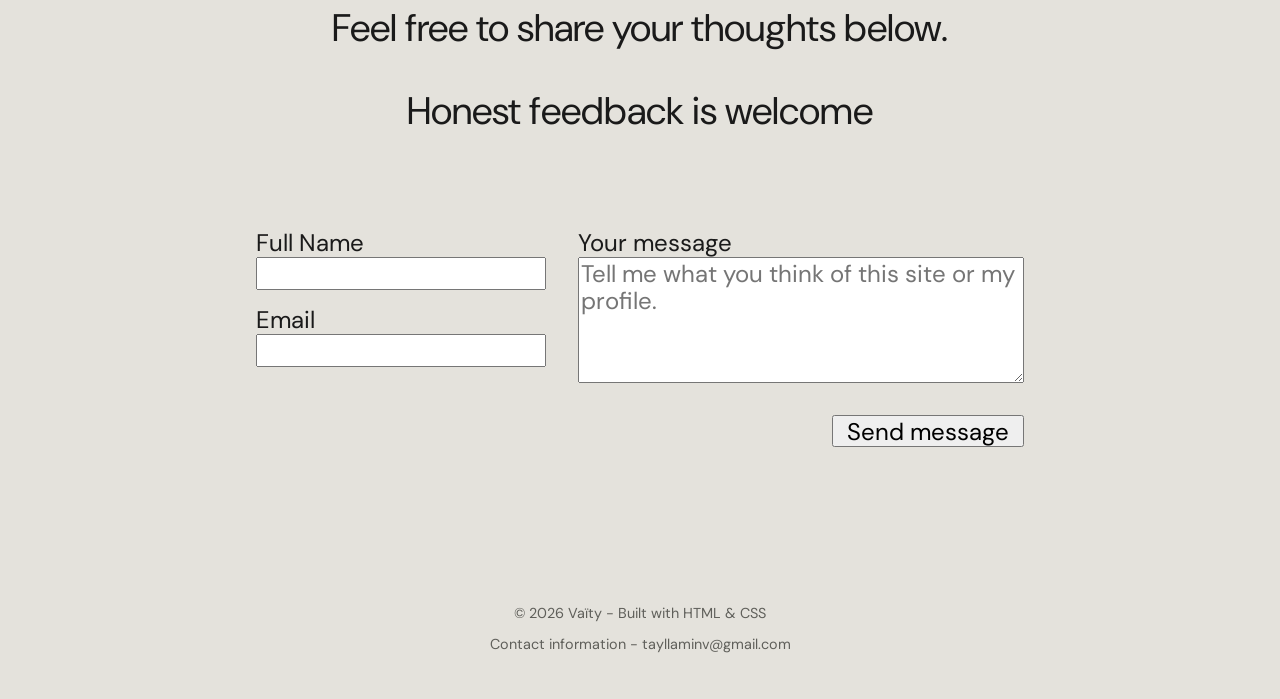
==== commit 2f60a2d0: "Add cv file" ====
--- a/src/index.html
+++ b/src/index.html
@@ -16,7 +16,7 @@
         <ul>
             <il><a href="https://github.com/Apoteoz"><img src="images/github-logo.svg" alt="Github logo"></a></il>
             <il><a href="https://www.linkedin.com/in/va%C3%AFty-tayllamin/"><img src="images/linkidin-logo.png" alt="Linkedin logo"></a></il>
-            <il><a href="images/cv-logo.png" download="filename.pdf"><img src="images/cv-logo1.png" alt="Dowload my resume"></a></il>
+            <il><a href="images/cv.pdf" download="filename.pdf"><img src="images/cv-logo.png" alt="Dowload my resume"></a></il>
         </ul>
     </nav>
 
@@ -104,7 +104,15 @@
     </div>
     
     <div class="support-section">
-        <h2 id="support-title">Your feedback matters</h2>   
+        <h2 id="support-title">Your feedback matters</h2>
+        <div id="support-paragraph">    
+            <p>
+                Feel free to share your thoughts below.
+            <p>
+                Honest feedback is welcome
+            </p> 
+            
+        </div>
         <form action="" method="post">
             <div class="support-forms">
                 <div class="support-who">
@@ -119,7 +127,7 @@
                 </div>
                 <div class="support-feedback">
                     <label for="feedback">Your message</label>
-                    <textarea required name="feedback" id="feedback"></textarea>
+                    <textarea required name="feedback" id="feedback" placeholder="Tell me what you think of this site or my profile."></textarea>
                     <div class="support-submit">
                         <button type="submit">Send message</button>
                     </div>
@@ -128,6 +136,7 @@
         </form>
         <footer>
         <p>&copy; 2026 Vaïty - Built with HTML & CSS</p>
+        <p>Contact information - tayllaminv@gmail.com</p>
     </footer>
     </div>
 </body>
--- a/src/css/styles.css
+++ b/src/css/styles.css
@@ -162,11 +162,11 @@
 #support-paragraph{
   margin-top : -2rem;
   text-align: center;
-  font-size : 2rem;
+  font-size : 2.4rem;
 }
 
 .support-forms{
-  margin-top : 2rem;
+  margin-top : 6rem;
   display : flex;
   flex-direction: row;
   justify-content: flex-start ;
@@ -199,7 +199,7 @@
   display : flex;
   flex-direction: row-reverse;
   flex-wrap: nowrap;
-  padding-bottom: 14rem;
+  padding-bottom: 6rem;
   padding-top : 2rem;
 }
 
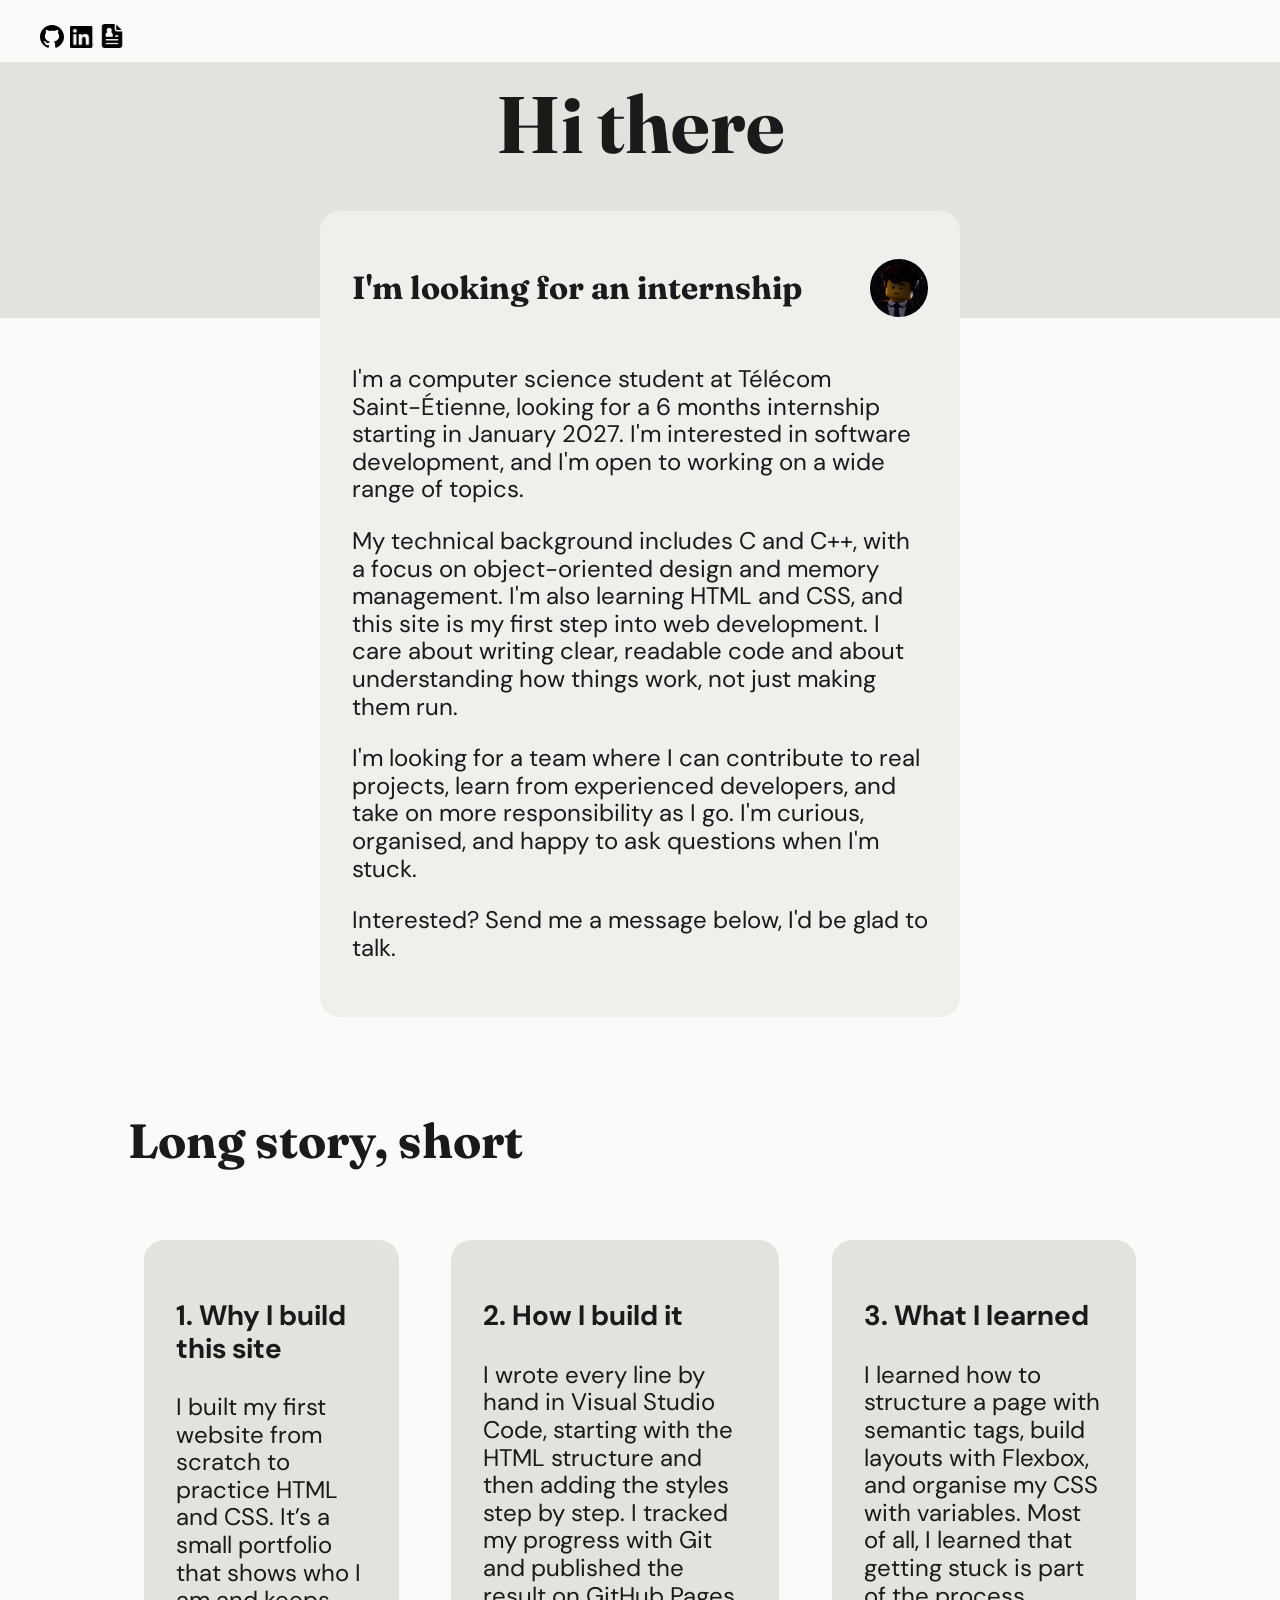
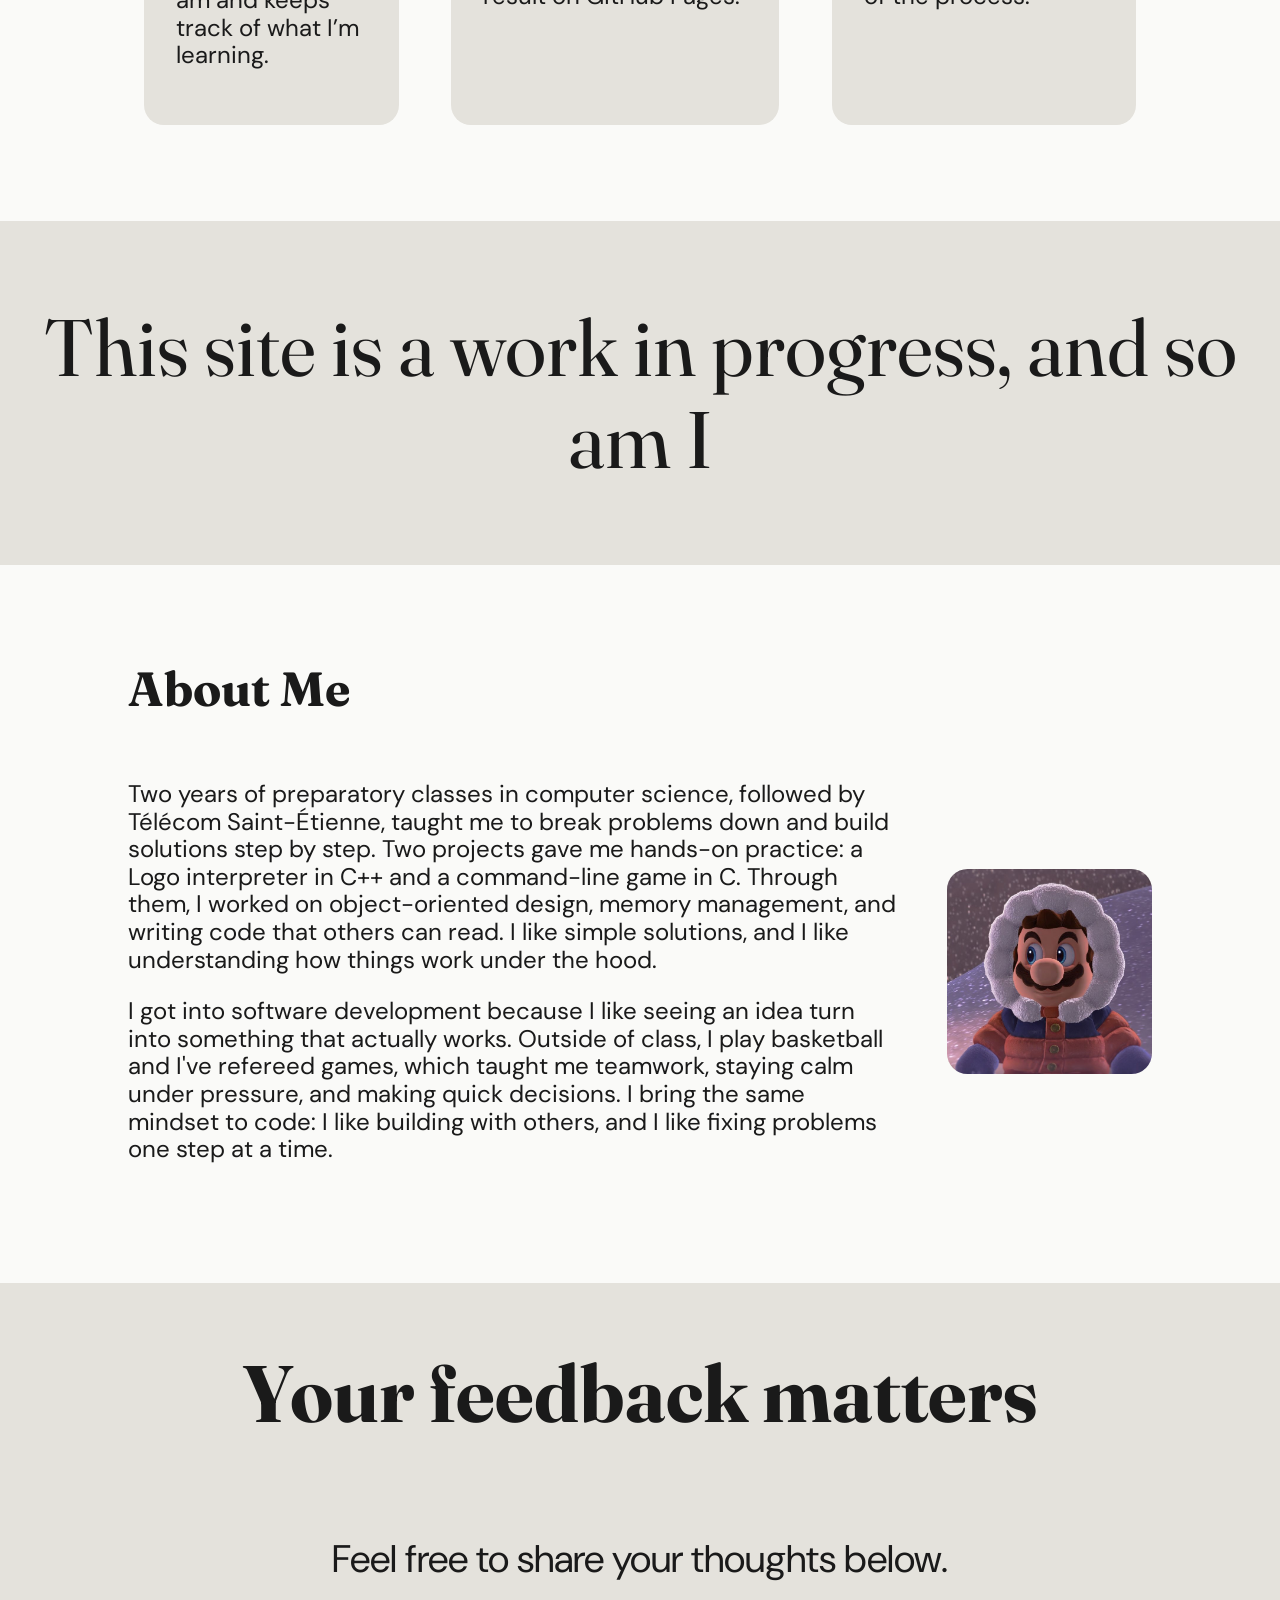
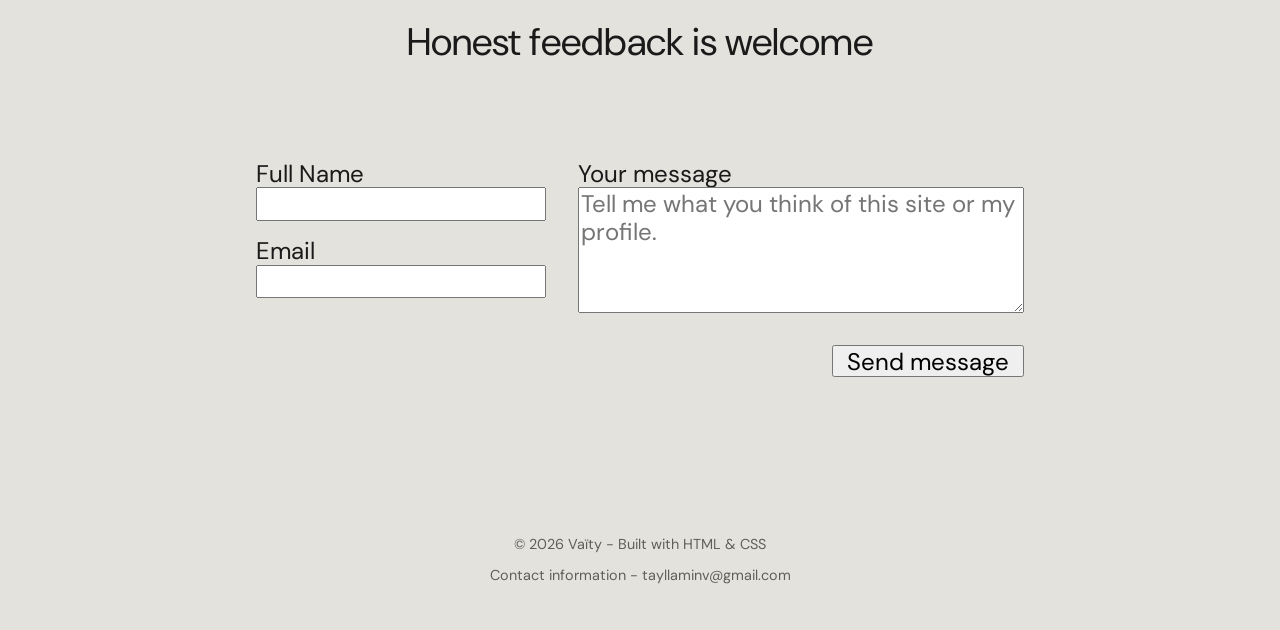
==== commit 5f3294b9: "Add submission form service" ====
--- a/src/index.html
+++ b/src/index.html
@@ -8,14 +8,14 @@
     <link rel="preconnect" href="https://fonts.googleapis.com">
     <link rel="preconnect" href="https://fonts.gstatic.com" crossorigin>
     <link href="https://fonts.googleapis.com/css2?family=DM+Sans:ital,opsz,wght@0,9..40,100..1000;1,9..40,100..1000&family=Fraunces:ital,opsz,wght@0,9..144,100..900;1,9..144,100..900&display=swap" rel="stylesheet">
-    <title>Vaïty - Computer science student</title>
+    <title>short portfolio</title>
 </head>
 
 <body>
     <nav>
         <ul>
             <il><a href="https://github.com/Apoteoz"><img src="images/github-logo.svg" alt="Github logo"></a></il>
-            <il><a href="https://www.linkedin.com/in/va%C3%AFty-tayllamin/"><img src="images/linkidin-logo.png" alt="Linkedin logo"></a></il>
+            <il><a href="https://www.linkedin.com/in/va%C3%AFty-tayllamin/"><img src="images/linkedin-logo.png" alt="Linkedin logo"></a></il>
             <il><a href="images/cv.pdf" download="filename.pdf"><img src="images/cv-logo.png" alt="Dowload my resume"></a></il>
         </ul>
     </nav>
@@ -113,7 +113,7 @@
             </p> 
             
         </div>
-        <form action="" method="post">
+        <form action="https://formspree.io/f/mljbpegj" method="post">
             <div class="support-forms">
                 <div class="support-who">
                     <div id="full-name-section">
@@ -124,6 +124,7 @@
                         <label for="email">Email</label>
                         <input type="email" name="email" id="email">
                     </div>
+                    <input type="text" name="_gotcha" style="display:none" tabindex="-1" autocomplete="off">
                 </div>
                 <div class="support-feedback">
                     <label for="feedback">Your message</label>
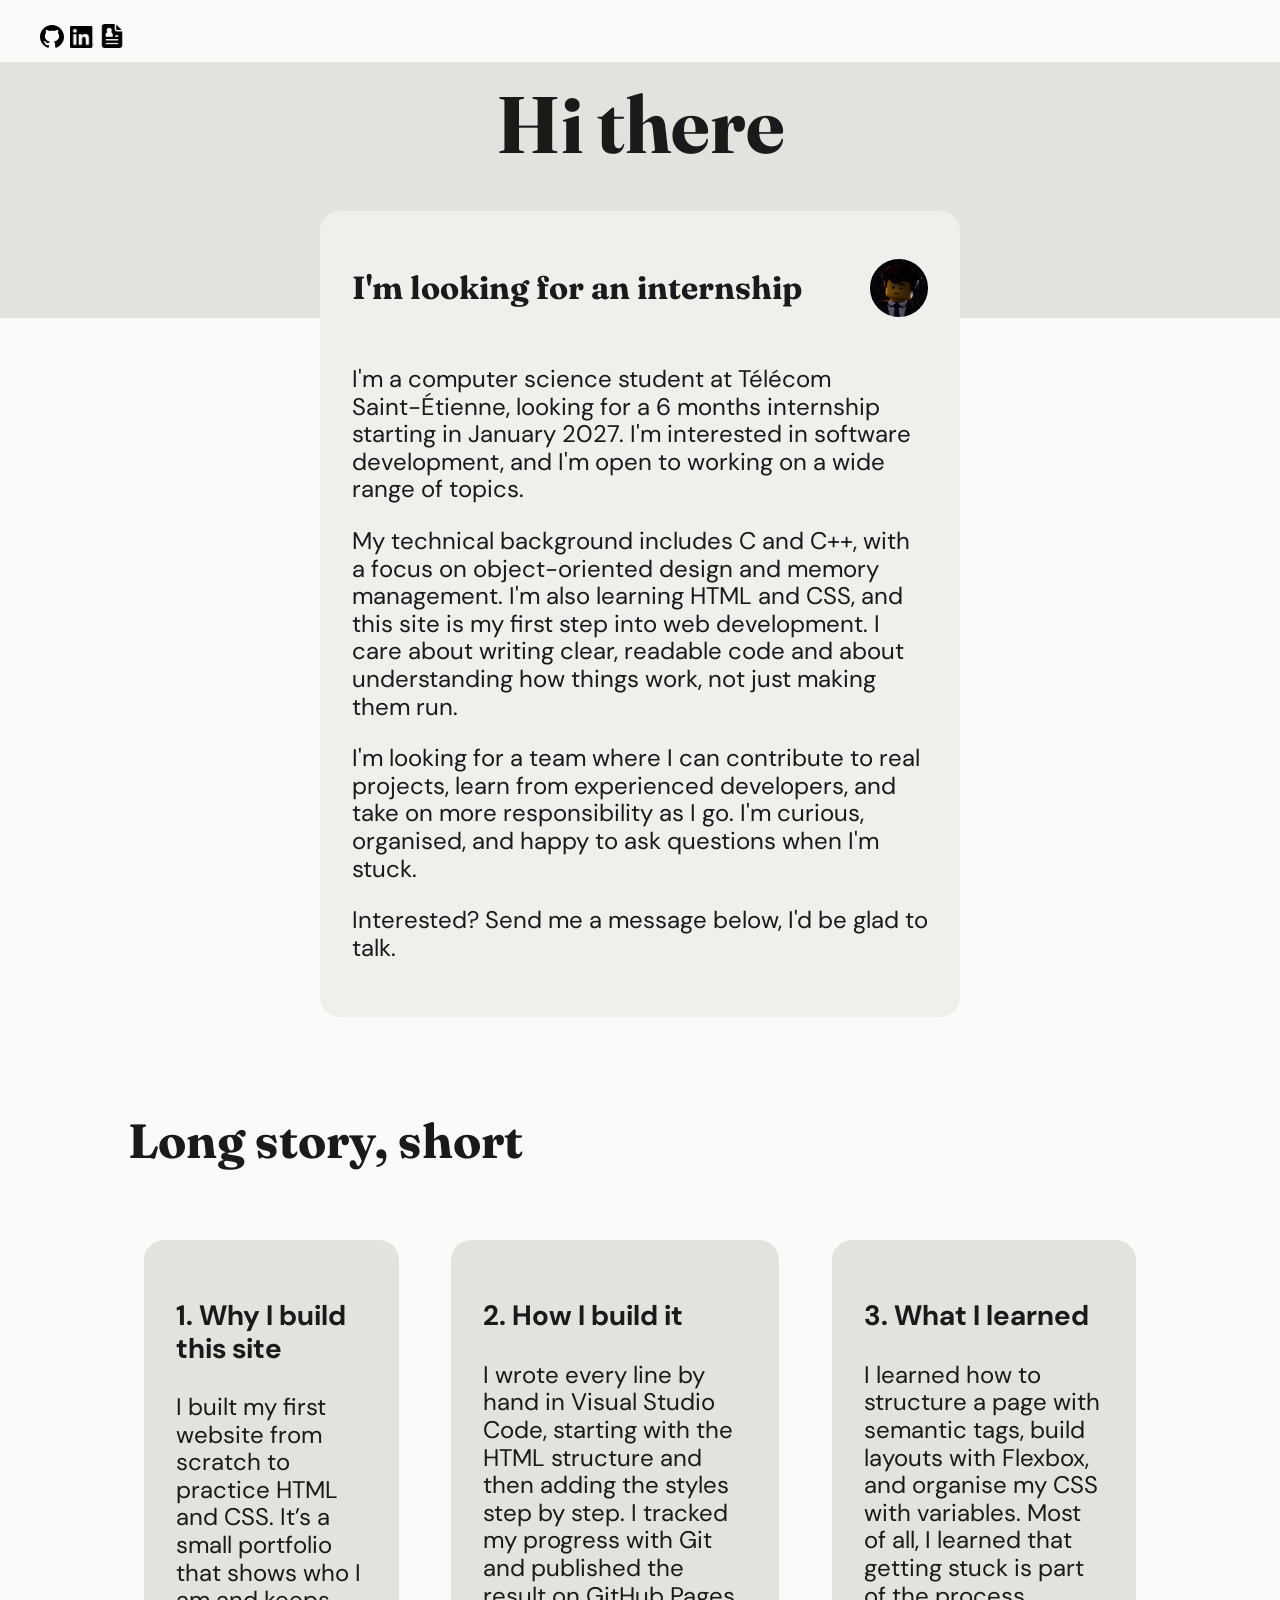
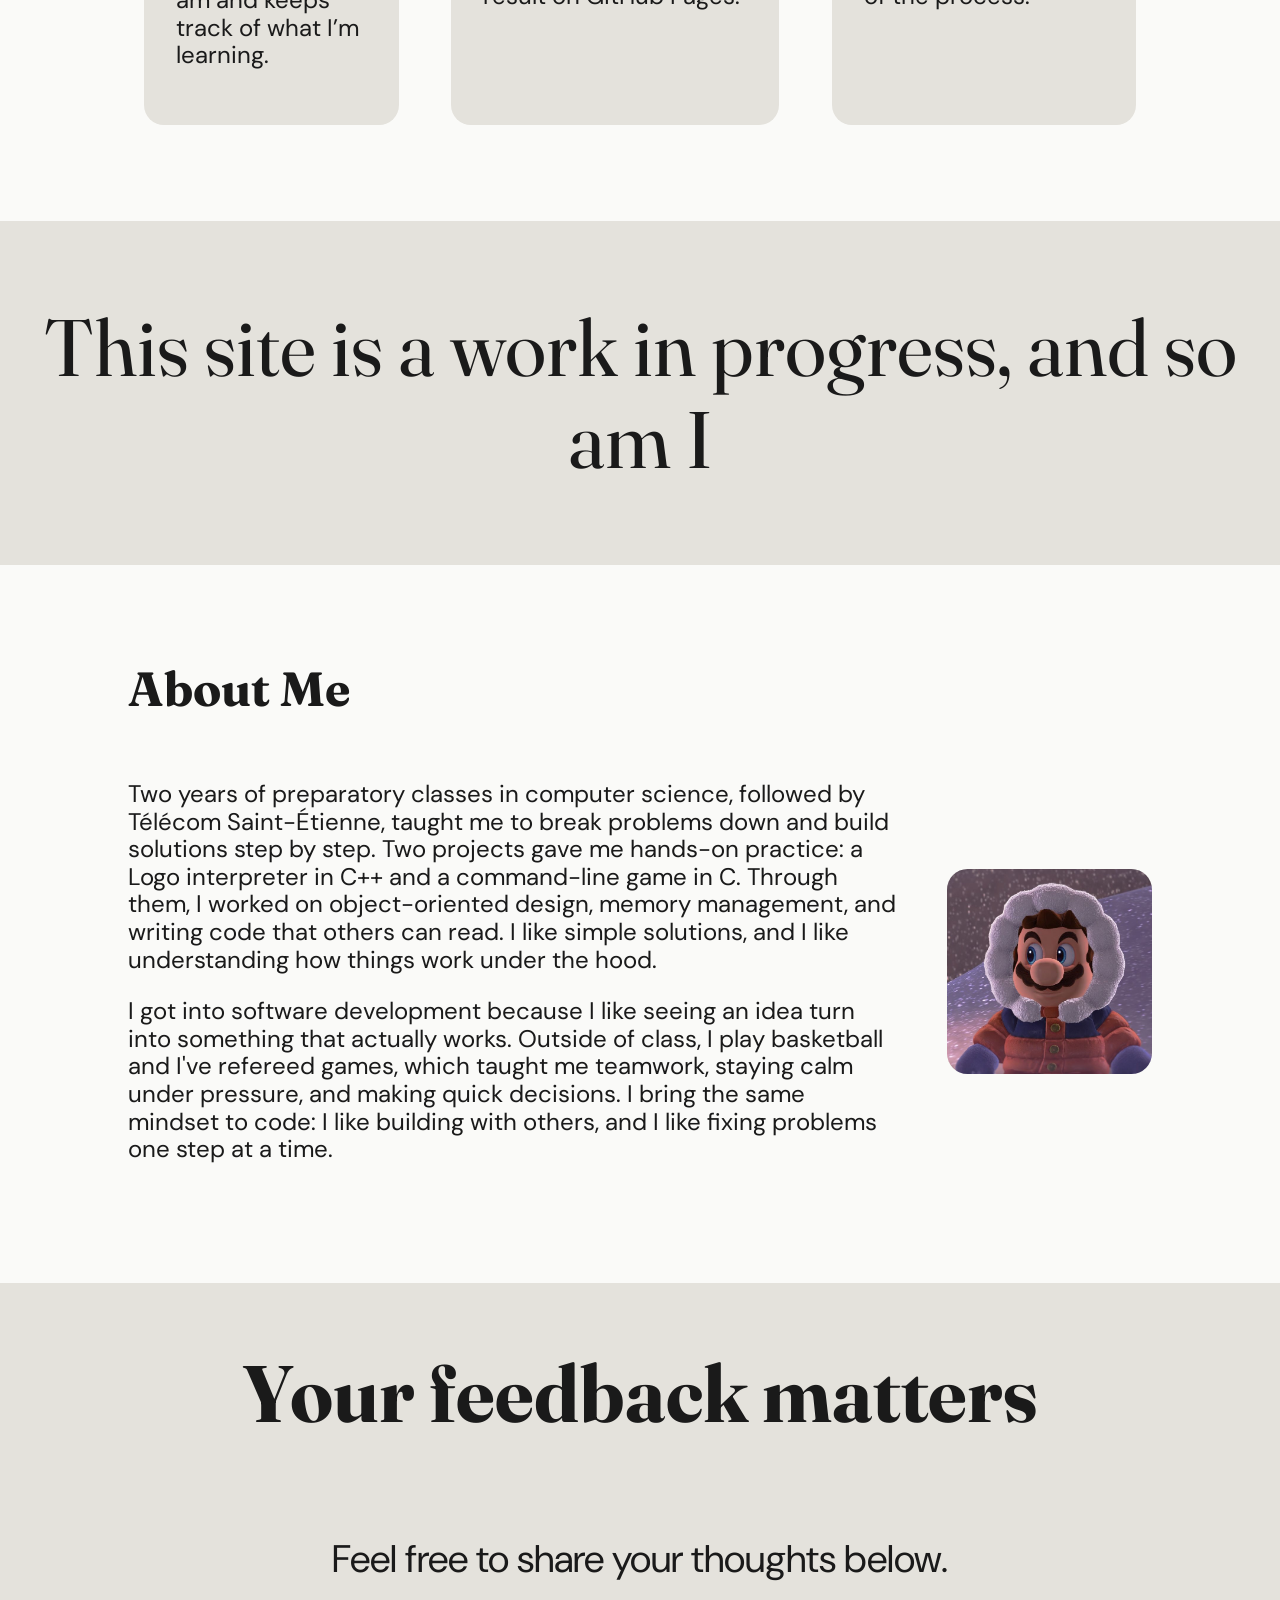
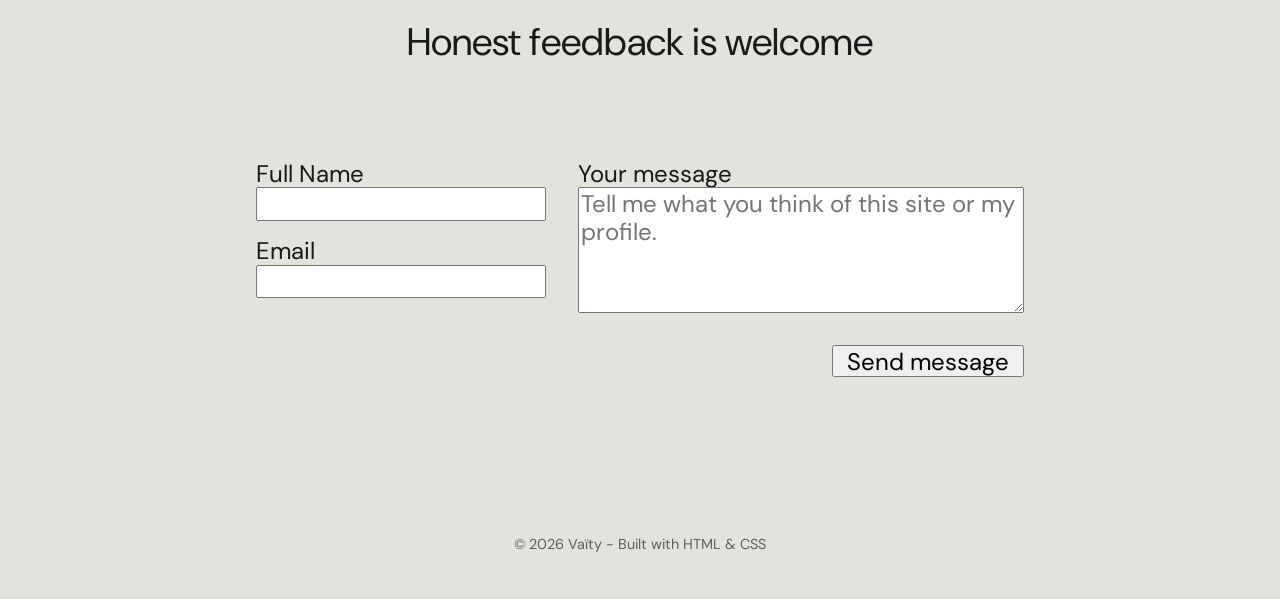
==== commit db248e19: "Final version" ====
--- a/src/index.html
+++ b/src/index.html
@@ -137,7 +137,6 @@
         </form>
         <footer>
         <p>&copy; 2026 Vaïty - Built with HTML & CSS</p>
-        <p>Contact information - tayllaminv@gmail.com</p>
     </footer>
     </div>
 </body>
